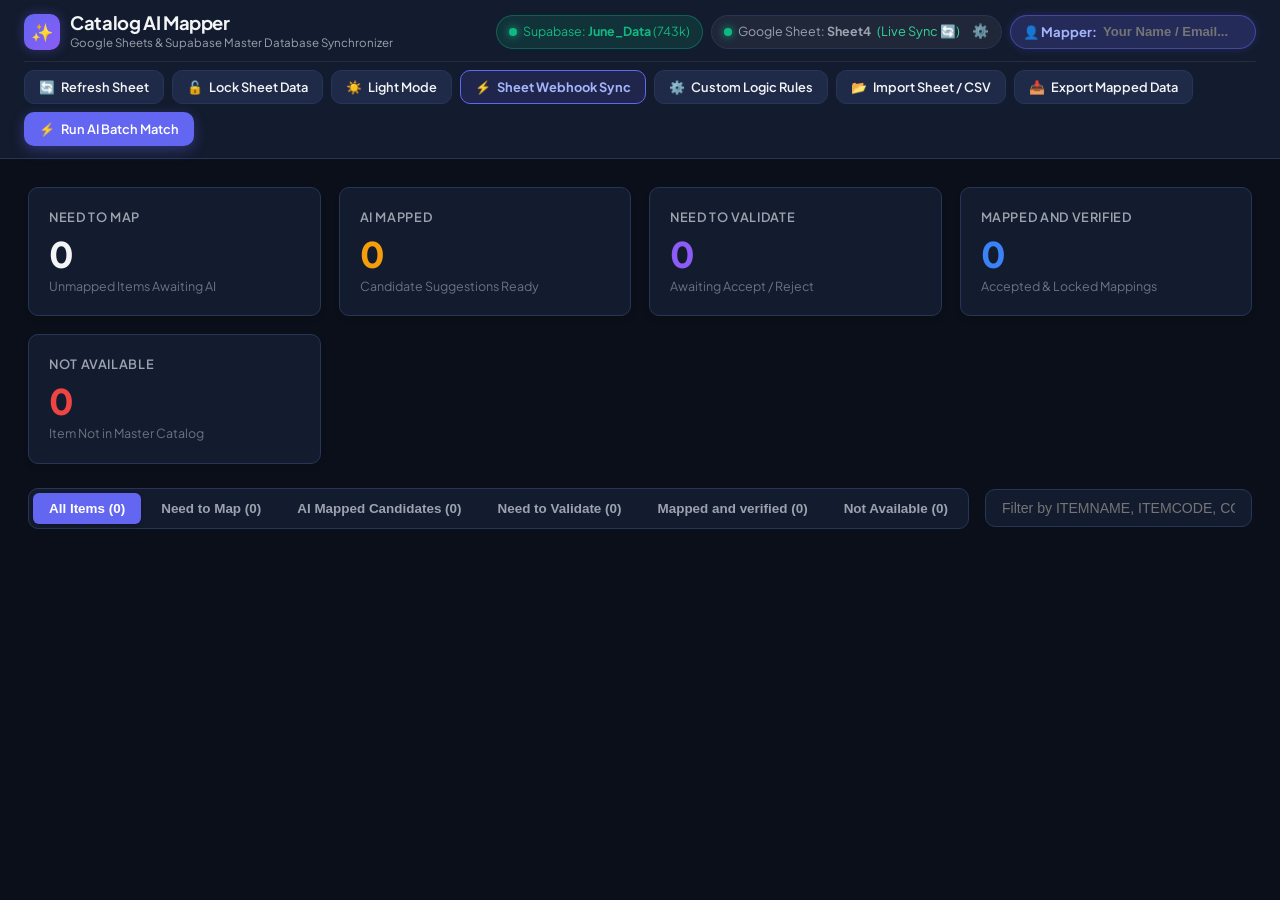
==== index.html @ 89c8fefc "Fix UI render sync and Sheet 5 payload mapping" ====
<!DOCTYPE html>
<html lang="en">
<head>
  <meta charset="UTF-8">
  <meta name="viewport" content="width=device-width, initial-scale=1.0">
  <title>Supplier Catalog AI Mapper & Verification System</title>
  <link rel="preconnect" href="https://fonts.googleapis.com">
  <link rel="preconnect" href="https://fonts.gstatic.com" crossorigin>
  <link href="https://fonts.googleapis.com/css2?family=Plus+Jakarta+Sans:wght@400;500;600;700;800&family=JetBrains+Mono:wght@400;600&display=swap" rel="stylesheet">
  <link rel="stylesheet" href="styles.css">
  <script>
    function openModal(id) {
      var el = document.getElementById(id);
      if (el) {
        el.classList.remove('hidden');
        el.style.display = 'flex';
      }
    }
    function closeModal(id) {
      var el = document.getElementById(id);
      if (el) {
        el.classList.add('hidden');
        el.style.display = 'none';
      }
    }
    function openExportModal() {
      if (window.updateExportSummary) window.updateExportSummary();
      openModal('export-modal');
    }
    function updateMapperName(val) {
      if (window.state) window.state.mapperName = val.trim();
      localStorage.setItem('catalog_mapper_name', val.trim());
    }
    function forceFetchLiveGoogleSheet() {
      if (window.state) {
        window.state.isSheetLocked = false;
        localStorage.setItem('catalog_sheet_locked', 'false');
        if (window.updateLockUI) window.updateLockUI();
      }
      localStorage.removeItem('catalog_saved_items');
      if (window.autoFetchGoogleSheetData) {
        window.autoFetchGoogleSheetData(false);
      }
    }
    function openGoogleSheetLink(e) {
      if (e && e.stopPropagation) e.stopPropagation();
      var url = (window.state && window.state.sheetUrl) ? window.state.sheetUrl : 'https://docs.google.com/spreadsheets/d/1a3eRoJcizuyVdp24bIlHpB_dRApmyJzqgOc_twzXCP8/edit#gid=691679338';
      window.open(url, '_blank');
    }
    function selectFilterTab(filterKey) {
      if (window.state) window.state.currentFilter = filterKey;
      document.querySelectorAll('.tab-btn').forEach(function(btn) {
        if (btn.getAttribute('data-filter') === filterKey) {
          btn.classList.add('active');
        } else {
          btn.classList.remove('active');
        }
      });
      if (window.renderTable) window.renderTable();
    }
    function pasteWebhookFromClipboard() {
      if (navigator.clipboard && navigator.clipboard.readText) {
        navigator.clipboard.readText().then(function(text) {
          var input = document.getElementById('webhook-url-input');
          if (input && text) {
            input.value = text.trim();
            if (window.state) window.state.webhookUrl = text.trim();
            localStorage.setItem('catalog_webhook_url', text.trim());
          }
        });
      }
    }
    function openSheetConfigModal() {
      var urlInput = document.getElementById('sheet-url-config-input');
      var url5Input = document.getElementById('sheet5-url-config-input');
      var nameInput = document.getElementById('sheet-name-config-input');
      if (urlInput && window.state) urlInput.value = window.state.sheetUrl || 'https://docs.google.com/spreadsheets/d/1a3eRoJcizuyVdp24bIlHpB_dRApmyJzqgOc_twzXCP8/edit?gid=691679338#gid=691679338';
      if (url5Input && window.state) url5Input.value = window.state.sheet5Url || '';
      if (nameInput && window.state) nameInput.value = window.state.sheetName || 'Sheet4';
      openModal('sheet-config-modal');
    }
    function openWebhookModal() {
      var modal = document.getElementById('webhook-modal');
      if (modal) {
        modal.classList.remove('hidden');
        modal.style.display = 'flex';
      }
      var input = document.getElementById('webhook-url-input');
      if (input && window.state && window.state.webhookUrl) {
        input.value = window.state.webhookUrl;
      } else if (input && localStorage.getItem('catalog_webhook_url')) {
        input.value = localStorage.getItem('catalog_webhook_url');
      }
    }
    function saveWebhookUrl() {
      var input = document.getElementById('webhook-url-input');
      if (!input) return;
      var url = input.value.trim();
      if (window.state) window.state.webhookUrl = url;
      localStorage.setItem('catalog_webhook_url', url);
      closeModal('webhook-modal');
      alert('⚡ Google Sheet Webhook Sync enabled!\n\nYour UI stage transitions will now sync directly to Sheet4 in real-time.');
    }
    function copyAppsScriptCode() {
      var code = document.getElementById('apps-script-code').value;
      if (navigator.clipboard && navigator.clipboard.writeText) {
        navigator.clipboard.writeText(code).then(function() {
          alert('📋 Google Apps Script code copied to clipboard!\n\nPaste it inside Google Sheets -> Extensions -> Apps Script.');
        });
      } else {
        var textarea = document.getElementById('apps-script-code');
        textarea.select();
        document.execCommand('copy');
        alert('📋 Google Apps Script code copied to clipboard!');
      }
    }
    function toggleTheme() {
      var isLight = document.body.classList.toggle('light-mode');
      localStorage.setItem('catalog_theme', isLight ? 'light' : 'dark');
      var btnText = document.getElementById('theme-toggle-text');
      var btnIcon = document.getElementById('theme-toggle-icon');
      if (btnText && btnIcon) {
        btnText.textContent = isLight ? 'Dark Mode' : 'Light Mode';
        btnIcon.textContent = isLight ? '🌙' : '☀️';
      }
    }

    // Modal Backdrop Close & Escape Key Listener
    document.addEventListener('DOMContentLoaded', function() {
      const savedMapperName = localStorage.getItem('catalog_mapper_name');
      if (savedMapperName) {
        const input = document.getElementById('mapper-name-input');
        if (input) input.value = savedMapperName;
      }

      document.addEventListener('click', function(e) {
        if (e.target.classList && e.target.classList.contains('modal-overlay')) {
          closeModal(e.target.id);
        }
      });
      document.addEventListener('keydown', function(e) {
        if (e.key === 'Escape') {
          document.querySelectorAll('.modal-overlay').forEach(function(m) {
            closeModal(m.id);
          });
        }
      });

      // Restore theme on load
      if (localStorage.getItem('catalog_theme') === 'light') {
        document.body.classList.add('light-mode');
        var btnText = document.getElementById('theme-toggle-text');
        var btnIcon = document.getElementById('theme-toggle-icon');
        if (btnText && btnIcon) {
          btnText.textContent = 'Dark Mode';
          btnIcon.textContent = '🌙';
        }
      }
    });
  </script>
</head>
<body>
  <div id="app">
    <!-- Top Header Navigation -->
    <header class="navbar">
      <div class="navbar-top-row">
        <div class="brand">
          <div class="logo-icon">✨</div>
          <div>
            <h1>Catalog AI Mapper</h1>
            <p class="subtitle">Google Sheets & Supabase Master Database Synchronizer</p>
          </div>
        </div>
        
        <div class="system-status">
          <div class="status-pill connected" title="Connected to Supabase Project rhxrtsjocqizhxqhbzgu">
            <span class="status-dot"></span>
            <span>Supabase: <strong>June_Data</strong> (743k)</span>
          </div>
          <div class="status-pill active" id="sheet-status-pill" style="cursor: pointer;" onclick="forceFetchLiveGoogleSheet()" title="Click to fetch live rows directly from Google Sheet Sheet4">
            <span class="status-dot"></span>
            <span id="sheet-name-text">Google Sheet: <strong id="header-sheet-name">Sheet4</strong> <span id="sheet-lock-badge" style="color: #34d399; font-size: 0.8rem; margin-left: 4px;"></span></span>
            <span style="margin-left: 6px; font-size: 0.85rem; opacity: 0.8;" onclick="event.stopPropagation(); openSheetConfigModal();" title="Configure Google Sheet Link & Name">⚙️</span>
          </div>
          <div class="status-pill active mapper-pill" style="background: rgba(99, 102, 241, 0.22); border-color: rgba(99, 102, 241, 0.5); box-shadow: 0 0 10px rgba(99, 102, 241, 0.2);" title="Enter your Name or Email to tag all your mapping decisions">
            <span style="font-size: 0.82rem; color: #a5b4fc; font-weight: 700;">👤 Mapper:</span>
            <input type="text" id="mapper-name-input" oninput="updateMapperName(this.value)" placeholder="Your Name / Email..." style="background: transparent; border: none; color: #ffffff; font-weight: 700; font-size: 0.82rem; outline: none; width: 140px;">
          </div>
        </div>
      </div>

      <div class="navbar-bottom-row">
        <div class="header-actions">
          <button class="btn btn-secondary" id="btn-refresh-sheet" onclick="forceFetchLiveGoogleSheet()" title="Fetch fresh live rows directly from Google Sheet Sheet4">
            <span class="icon">🔄</span> Refresh Sheet
          </button>
          <button class="btn btn-secondary" id="btn-lock-sheet" onclick="toggleLockSheetData()" title="Lock Sheet Data so page reloads do not wipe state">
            <span id="lock-icon">🔓</span> <span id="lock-text">Lock Sheet</span>
          </button>
          <button class="btn btn-secondary" id="btn-theme-toggle" onclick="toggleTheme()" title="Toggle Light/Dark Theme">
            <span class="icon" id="theme-toggle-icon">☀️</span> <span id="theme-toggle-text">Light Mode</span>
          </button>
          <button class="btn btn-secondary" id="btn-webhook-modal" onclick="openWebhookModal()" style="background: rgba(99, 102, 241, 0.15); border-color: var(--primary); color: #a5b4fc; font-weight: 700;">
            <span class="icon">⚡</span> Webhook Sync
          </button>
          <button class="btn btn-secondary" id="btn-logic-modal" onclick="openModal('logic-modal')">
            <span class="icon">⚙️</span> Custom Logic Rules
          </button>
          <button class="btn btn-secondary" id="btn-import-modal" onclick="openModal('import-modal')">
            <span class="icon">📂</span> Import Sheet / CSV
          </button>
          <button class="btn btn-secondary" id="btn-export-modal" onclick="openExportModal()">
            <span class="icon">📥</span> Export Mapped Data
          </button>
          <button class="btn btn-primary" id="btn-run-ai-match" onclick="startBatchMatchingProcess()">
            <span class="icon">⚡</span> Run AI Batch Match
          </button>
        </div>
      </div>
    </header>

    <!-- Progress Notification Bar -->
    <div id="progress-bar-container" class="progress-bar-container hidden" style="display: none;">
      <div class="progress-info">
        <span id="progress-text">AI Matching in progress against Supabase June_Data (743k products)...</span>
        <span id="progress-percent">0%</span>
      </div>
      <div class="progress-track">
        <div id="progress-fill" class="progress-fill" style="width: 0%;"></div>
      </div>
    </div>

    <!-- Main Container -->
    <main class="main-container">

      <!-- Metrics KPI Dashboard: Total Supplier Items, AI Mapped, Need to Validate, Mapped and verified, Not Available -->
      <section class="kpi-grid">
        <div class="kpi-card" style="cursor: pointer;" onclick="selectFilterTab('NEED_MAP')" title="Click to view Unmapped Supplier Items">
          <div class="kpi-title">Need to Map</div>
          <div class="kpi-value" id="kpi-total">0</div>
          <div class="kpi-subtitle">Unmapped Items Awaiting AI</div>
        </div>
        <div class="kpi-card nearest" style="cursor: pointer;" onclick="selectFilterTab('MAPPED')" title="Click to view AI Mapped Candidates">
          <div class="kpi-title">AI Mapped</div>
          <div class="kpi-value" id="kpi-mapped">0</div>
          <div class="kpi-subtitle">Candidate Suggestions Ready</div>
        </div>
        <div class="kpi-card validate" style="cursor: pointer;" onclick="selectFilterTab('VALIDATE')" title="Click to view Need to Validate">
          <div class="kpi-title">Need to Validate</div>
          <div class="kpi-value" id="kpi-validate">0</div>
          <div class="kpi-subtitle">Awaiting Accept / Reject</div>
        </div>
        <div class="kpi-card verified" style="cursor: pointer;" onclick="selectFilterTab('VERIFIED')" title="Click to view Mapped and Verified">
          <div class="kpi-title">Mapped and verified</div>
          <div class="kpi-value" id="kpi-approved">0</div>
          <div class="kpi-subtitle">Accepted & Locked Mappings</div>
        </div>
        <div class="kpi-card not-avail" style="cursor: pointer;" onclick="selectFilterTab('NOT_AVAILABLE')" title="Click to view Not Available">
          <div class="kpi-title">Not Available</div>
          <div class="kpi-value" id="kpi-not-avail">0</div>
          <div class="kpi-subtitle">Item Not in Master Catalog</div>
        </div>
      </section>

      <!-- Filter & Search Toolbar: 4 Stages -->
      <section class="toolbar">
        <div class="filter-tabs">
          <button class="tab-btn active" data-filter="ALL">All Items (<span id="tab-count-all">0</span>)</button>
          <button class="tab-btn" data-filter="NEED_MAP">Need to Map (<span id="tab-count-pending">0</span>)</button>
          <button class="tab-btn" data-filter="MAPPED">AI Mapped Candidates (<span id="tab-count-mapped">0</span>)</button>
          <button class="tab-btn" data-filter="VALIDATE">Need to Validate (<span id="tab-count-validate">0</span>)</button>
          <button class="tab-btn" data-filter="VERIFIED">Mapped and verified (<span id="tab-count-verified">0</span>)</button>
          <button class="tab-btn" data-filter="NOT_AVAILABLE">Not Available (<span id="tab-count-notavail">0</span>)</button>
        </div>

        <div class="search-box-wrapper">
          <input type="text" id="search-input" class="search-input" placeholder="Filter by ITEMNAME, ITEMCODE, CONTENT, COMPANYNAME, RXP Code...">
        </div>
      </section>

      <!-- Stage-Specific Render Container -->
      <section class="cards-section">
        <div id="mapping-table-body" class="cards-view-container">
          <!-- Stage 1: Supplier Item Header Only -->
          <!-- Stage 2: Supplier Header + 3-4 Candidate Cards with CTA [MAP] -->
          <!-- Stage 3: Side-by-Side 2 Cards (Supplier & Mapped RXP) with CTAs [ACCEPT] & [REJECT] -->
        </div>
      </section>

    </main>

    <!-- Modal 0: Google Sheet Link & Tab Name Configuration Modal -->
    <div id="sheet-config-modal" class="modal-overlay hidden" style="display: none;">
      <div class="modal-card">
        <div class="modal-header">
          <div>
            <h3>🔗 Google Sheet Link & Tab Configuration</h3>
            <p class="modal-subtitle">Connect your Google Sheet URL and Tab Name (Sheet4)</p>
          </div>
          <button class="close-btn" onclick="closeModal('sheet-config-modal')">&times;</button>
        </div>
        <div class="modal-body">
          <div class="form-group">
            <label>Google Sheet Web URL / Link (Sheet4):</label>
            <input type="url" id="sheet-url-config-input" class="form-input large" placeholder="https://docs.google.com/spreadsheets/d/.../edit#gid=691679338">
          </div>
          <div class="form-group">
            <label>Recommendations URL / Link (Sheet5):</label>
            <input type="url" id="sheet5-url-config-input" class="form-input large" placeholder="https://docs.google.com/spreadsheets/d/.../edit#gid=12345678">
            <small style="color:var(--text-muted); display:block; margin-top:4px;">Create a blank tab named "Sheet5", copy its URL here. AI Candidates will be saved here.</small>
          </div>
          <div class="form-group">
            <label>Sheet Tab Name:</label>
            <input type="text" id="sheet-name-config-input" class="form-input" placeholder="Sheet4" value="Sheet4">
          </div>
          <div style="display: flex; gap: 10px; margin-top: 20px;">
            <button class="btn btn-primary" style="flex: 1;" onclick="saveSheetConfigAndFetch()">
              ⚡ Connect & Fetch Sheet Data
            </button>
            <button class="btn btn-success" style="flex: 1;" onclick="toggleLockSheetData(); closeModal('sheet-config-modal');">
              🔒 Lock Current Sheet Data
            </button>
          </div>
        </div>
      </div>
    </div>

    <!-- Modal 1: Import Modal -->
    <div id="import-modal" class="modal-overlay hidden" style="display: none;">
      <div class="modal-card wide">
        <div class="modal-header">
          <div>
            <h3>Import Supplier Catalog Data</h3>
            <p class="modal-subtitle">Load rows directly from Google Sheet Sheet4 or upload CSV</p>
          </div>
          <button class="close-btn" id="close-import-modal" onclick="closeModal('import-modal')">&times;</button>
        </div>
        
        <div class="modal-body">
          <div class="import-options-tabs">
            <button class="import-tab-btn active" data-import-tab="paste">📋 Paste Google Sheet Data</button>
            <button class="import-tab-btn" data-import-tab="sample">⚡ Sample Supplier Items</button>
            <button class="import-tab-btn" data-import-tab="csv">📄 Upload CSV File</button>
          </div>

          <!-- Tab 1: Paste Sheet Rows -->
          <div id="import-tab-paste" class="import-tab-content active">
            <p style="font-size: 0.88rem; color: var(--text-muted); margin-bottom: 10px;">
              Copy your columns directly from Google Sheet Sheet4 and paste them below:
            </p>
            <textarea id="paste-sheet-input" class="form-input" style="height: 180px; font-family: monospace; font-size: 0.8rem;" placeholder="Paste copied Google Sheet rows here (ITEMCODE, ITEMNAME, PACKING, CONTENT, COMPANYNAME, SALERATE, MRP, RXP Code, RXP Name, RXP Pack Size, Status)..."></textarea>
            <button class="btn btn-primary btn-block" id="btn-parse-pasted-sheet" style="margin-top: 14px;">
              ⚡ Parse Pasted Google Sheet Data
            </button>
          </div>

          <!-- Tab 2: Sample Data -->
          <div id="import-tab-sample" class="import-tab-content">
            <div class="sample-preview-box">
              <strong>Sample Supplier Catalog Items (7 Products)</strong>
              <ul>
                <li>A RET 0.025 GEL (TRETINOIN) - INVIDA INDIA PVT LIMITED</li>
                <li>OLESOFT MAX LOTION (LIQUID PARAFFIN) - ALKEM DERMACARE</li>
                <li>HEXILAK GEL (ALLANTOIN+EXTRACTUM CEPAE) - INVIDA INDIA</li>
                <li>HYDE CREAM (HYDROQUINONE) - INVIDA INDIA PVT LIMITED</li>
                <li>PODOWART PAINT (ALOEVERA+BENZOIC ACID) - INVIDA INDIA</li>
              </ul>
            </div>
            <button class="btn btn-primary btn-block" id="btn-load-sample">
              ⚡ Load Sample Catalog Data
            </button>
          </div>

          <!-- Tab 3: CSV File -->
          <div id="import-tab-csv" class="import-tab-content">
            <div class="drop-zone" id="drop-zone">
              <div class="drop-icon">📁</div>
              <p>Drag & Drop your Supplier CSV file here, or click to browse</p>
              <input type="file" id="csv-file-input" accept=".csv,.tsv,.txt" style="display: none;">
              <button class="btn btn-secondary" onclick="document.getElementById('csv-file-input').click()" style="margin-top: 14px;">Choose CSV File</button>
            </div>
          </div>

        </div>
      </div>
    </div>

    <!-- Modal 2: Custom Logic Rules Modal -->
    <div id="logic-modal" class="modal-overlay hidden" style="display: none;">
      <div class="modal-card">
        <div class="modal-header">
          <div>
            <h3>Custom Logic Rules</h3>
            <p class="modal-subtitle">Adjust confidence weights & auto-approval thresholds</p>
          </div>
          <button class="close-btn" id="close-logic-modal" onclick="closeModal('logic-modal')">&times;</button>
        </div>
        <div class="modal-body">
          <div class="form-group">
            <label>Product Name Match Weight (45% default)</label>
            <input type="range" min="0" max="100" value="45" class="form-input" id="weight-name">
          </div>
          <div class="form-group">
            <label>Composition / Content Weight (40% default)</label>
            <input type="range" min="0" max="100" value="40" class="form-input" id="weight-content">
          </div>
          <div class="form-group">
            <label>Minimum Confidence Threshold for Auto-Mapping (75%)</label>
            <input type="number" value="75" class="form-input" id="min-confidence-input">
          </div>
          <button class="btn btn-primary btn-block" onclick="closeModal('logic-modal'); alert('Logic rules updated successfully!');">
            Save Logic Configuration
          </button>
        </div>
      </div>
    </div>

    <!-- Modal 3: Google Sheet Webhook Sync Modal -->
    <div id="webhook-modal" class="modal-overlay hidden" style="display: none;">
      <div class="modal-card wide">
        <div class="modal-header">
          <div>
            <h3>⚡ Real-Time Google Sheet Webhook Sync</h3>
            <p class="modal-subtitle">Connect UI stage transitions directly to Google Sheet Sheet4</p>
          </div>
          <button class="close-btn" id="close-webhook-modal" onclick="closeModal('webhook-modal')">&times;</button>
        </div>
        <div class="modal-body">
          <div class="form-group">
            <label style="font-weight: 700; color: var(--primary);">Google Apps Script Webhook URL:</label>
            <div style="display: flex; gap: 8px; margin-top: 6px;">
              <input type="url" id="webhook-url-input" class="form-input large" style="flex: 1; user-select: text;" placeholder="https://script.google.com/macros/s/.../exec">
              <button class="btn btn-secondary btn-sm" onclick="pasteWebhookFromClipboard()">📋 Paste URL</button>
            </div>
            <p class="help-text" style="margin-top: 6px;">
              Paste your deployed Apps Script Webhook URL above. Every stage transition (<strong>MAP</strong>, <strong>ACCEPT</strong>, <strong>REJECT</strong>) will sync directly to Google Sheet Sheet4 in real-time!
            </p>
          </div>

          <div style="background: var(--bg-dark); padding: 16px; border-radius: var(--radius-md); border: 1px solid var(--border-color); margin-bottom: 20px;">
            <div style="display: flex; justify-content: space-between; align-items: center; margin-bottom: 10px;">
              <strong style="font-size: 0.9rem; color: var(--text-main);">Google Apps Script Code for Sheet4 (Extensions -> Apps Script):</strong>
              <button class="btn btn-secondary btn-sm" id="btn-copy-script-code">📋 Copy Code</button>
            </div>
            <textarea id="apps-script-code" class="form-input" style="height: 220px; font-family: monospace; font-size: 0.78rem;" readonly>
function doPost(e) {
  try {
    var ss = SpreadsheetApp.getActiveSpreadsheet();
    var sheet4 = ss.getSheetByName("Sheet4") || ss.getSheets()[0];
    var sheet5 = ss.getSheetByName("Sheet5");
    
    // Create Sheet5 if it doesn't exist
    if (!sheet5) {
      sheet5 = ss.insertSheet("Sheet5");
    }
    if (sheet5.getLastRow() === 0) {
      sheet5.getRange(1, 1, 1, 14).setValues([["ITEMCODE", "Supplier Name", "Cand1 Code", "Cand1 Name", "Cand1 Pack", "Cand1 Content", "Cand2 Code", "Cand2 Name", "Cand2 Pack", "Cand2 Content", "Cand3 Code", "Cand3 Name", "Cand3 Pack", "Cand3 Content"]]);
      sheet5.getRange(1, 1, 1, 14).setFontWeight("bold");
    }

    var data = JSON.parse(e.postData.contents);
    var rows = Array.isArray(data) ? data : [data];
    if (rows.length === 0) return ContentService.createTextOutput(JSON.stringify({status: "ok"})).setMimeType(ContentService.MimeType.JSON);
    
    var lastRow4 = sheet4.getLastRow();
    
    // Default columns for Sheet4
    var rxpCodeCol = 8; // H
    var rxpNameCol = 9; // I
    var rxpPackCol = 10; // J
    var statusCol = 11; // K
    
    var headers4 = lastRow4 >= 1 ? sheet4.getRange(1, 1, 1, sheet4.getLastColumn()).getValues()[0] : [];
    for (var h = 0; h < headers4.length; h++) {
      var hText = String(headers4[h]).trim().toUpperCase();
      if (hText === 'RXP CODE') rxpCodeCol = h + 1;
      if (hText === 'RXP NAME') rxpNameCol = h + 1;
      if (hText === 'RXP PACK SIZE' || hText === 'RXP PACK') rxpPackCol = h + 1;
      if (hText === 'STATUS') statusCol = h + 1;
    }

    var itemCodes4 = lastRow4 > 1 ? sheet4.getRange(2, 1, lastRow4 - 1, 1).getValues() : [];
    
    // For Sheet5, map existing items to their rows
    var lastRow5 = sheet5.getLastRow();
    var itemCodes5 = lastRow5 > 1 ? sheet5.getRange(2, 1, lastRow5 - 1, 1).getValues() : [];
    var sheet5Map = {};
    for (var k = 0; k < itemCodes5.length; k++) {
      sheet5Map[String(itemCodes5[k][0]).trim()] = k + 2;
    }
    
    rows.forEach(function(row) {
      // 1. Update Sheet4
      for (var i = 0; i < itemCodes4.length; i++) {
        if (String(itemCodes4[i][0]).trim() === String(row.ITEMCODE).trim()) {
          var targetRow4 = i + 2;
          sheet4.getRange(targetRow4, rxpCodeCol).setValue(row['RXP Code'] || '');
          sheet4.getRange(targetRow4, rxpNameCol).setValue(row['RXP Name'] || '');
          sheet4.getRange(targetRow4, rxpPackCol).setValue(row['RXP Pack Size'] || '');
          sheet4.getRange(targetRow4, statusCol).setValue(row.Status || 'Need to Map');
          if (row.MapperName !== undefined) sheet4.getRange(targetRow4, 12).setValue(row.MapperName || '');
          break;
        }
      }
      
      // 2. Update Sheet5 if candidates exist
      if (row.candidates && row.candidates.length > 0) {
        var c1 = row.candidates[0] || {};
        var c2 = row.candidates[1] || {};
        var c3 = row.candidates[2] || {};
        
        var rowData5 = [
          row.ITEMCODE || '',
          row.ITEMNAME || '',
          c1.master_product_id || '', c1.master_product_name || '', c1.master_packaging || '', c1.master_composition || '',
          c2.master_product_id || '', c2.master_product_name || '', c2.master_packaging || '', c2.master_composition || '',
          c3.master_product_id || '', c3.master_product_name || '', c3.master_packaging || '', c3.master_composition || ''
        ];
        
        var targetRow5 = sheet5Map[String(row.ITEMCODE).trim()];
        if (targetRow5) {
          sheet5.getRange(targetRow5, 1, 1, 14).setValues([rowData5]);
        } else {
          sheet5.appendRow(rowData5);
          sheet5Map[String(row.ITEMCODE).trim()] = sheet5.getLastRow();
        }
      }
    });
    
    return ContentService.createTextOutput(JSON.stringify({status: "success", updated: rows.length})).setMimeType(ContentService.MimeType.JSON);
    
  } catch(err) {
    return ContentService.createTextOutput(JSON.stringify({error: err.toString()})).setMimeType(ContentService.MimeType.JSON);
  }
}<!DOCTYPE html>
<html lang="en">
<head>
  <meta charset="UTF-8">
  <meta name="viewport" content="width=device-width, initial-scale=1.0">
  <title>Supplier Catalog AI Mapper & Verification System</title>
  <link rel="preconnect" href="https://fonts.googleapis.com">
  <link rel="preconnect" href="https://fonts.gstatic.com" crossorigin>
  <link href="https://fonts.googleapis.com/css2?family=Plus+Jakarta+Sans:wght@400;500;600;700;800&family=JetBrains+Mono:wght@400;600&display=swap" rel="stylesheet">
  <link rel="stylesheet" href="styles.css">
  <script>
    function openModal(id) {
      var el = document.getElementById(id);
      if (el) {
        el.classList.remove('hidden');
        el.style.display = 'flex';
      }
    }
    function closeModal(id) {
      var el = document.getElementById(id);
      if (el) {
        el.classList.add('hidden');
        el.style.display = 'none';
      }
    }
    function openExportModal() {
      if (window.updateExportSummary) window.updateExportSummary();
      openModal('export-modal');
    }
    function updateMapperName(val) {
      if (window.state) window.state.mapperName = val.trim();
      localStorage.setItem('catalog_mapper_name', val.trim());
    }
    function forceFetchLiveGoogleSheet() {
      if (window.state) {
        window.state.isSheetLocked = false;
        localStorage.setItem('catalog_sheet_locked', 'false');
        if (window.updateLockUI) window.updateLockUI();
      }
      localStorage.removeItem('catalog_saved_items');
      if (window.autoFetchGoogleSheetData) {
        window.autoFetchGoogleSheetData(false);
      }
    }
    function openGoogleSheetLink(e) {
      if (e && e.stopPropagation) e.stopPropagation();
      var url = (window.state && window.state.sheetUrl) ? window.state.sheetUrl : 'https://docs.google.com/spreadsheets/d/1a3eRoJcizuyVdp24bIlHpB_dRApmyJzqgOc_twzXCP8/edit#gid=691679338';
      window.open(url, '_blank');
    }
    function selectFilterTab(filterKey) {
      if (window.state) window.state.currentFilter = filterKey;
      document.querySelectorAll('.tab-btn').forEach(function(btn) {
        if (btn.getAttribute('data-filter') === filterKey) {
          btn.classList.add('active');
        } else {
          btn.classList.remove('active');
        }
      });
      if (window.renderTable) window.renderTable();
    }
    function pasteWebhookFromClipboard() {
      if (navigator.clipboard && navigator.clipboard.readText) {
        navigator.clipboard.readText().then(function(text) {
          var input = document.getElementById('webhook-url-input');
          if (input && text) {
            input.value = text.trim();
            if (window.state) window.state.webhookUrl = text.trim();
            localStorage.setItem('catalog_webhook_url', text.trim());
          }
        });
      }
    }
    function openSheetConfigModal() {
      var urlInput = document.getElementById('sheet-url-config-input');
      var url5Input = document.getElementById('sheet5-url-config-input');
      var nameInput = document.getElementById('sheet-name-config-input');
      if (urlInput && window.state) urlInput.value = window.state.sheetUrl || 'https://docs.google.com/spreadsheets/d/1a3eRoJcizuyVdp24bIlHpB_dRApmyJzqgOc_twzXCP8/edit?gid=691679338#gid=691679338';
      if (url5Input && window.state) url5Input.value = window.state.sheet5Url || '';
      if (nameInput && window.state) nameInput.value = window.state.sheetName || 'Sheet4';
      openModal('sheet-config-modal');
    }
    function openWebhookModal() {
      var modal = document.getElementById('webhook-modal');
      if (modal) {
        modal.classList.remove('hidden');
        modal.style.display = 'flex';
      }
      var input = document.getElementById('webhook-url-input');
      if (input && window.state && window.state.webhookUrl) {
        input.value = window.state.webhookUrl;
      } else if (input && localStorage.getItem('catalog_webhook_url')) {
        input.value = localStorage.getItem('catalog_webhook_url');
      }
    }
    function saveWebhookUrl() {
      var input = document.getElementById('webhook-url-input');
      if (!input) return;
      var url = input.value.trim();
      if (window.state) window.state.webhookUrl = url;
      localStorage.setItem('catalog_webhook_url', url);
      closeModal('webhook-modal');
      alert('⚡ Google Sheet Webhook Sync enabled!\n\nYour UI stage transitions will now sync directly to Sheet4 in real-time.');
    }
    function copyAppsScriptCode() {
      var code = document.getElementById('apps-script-code').value;
      if (navigator.clipboard && navigator.clipboard.writeText) {
        navigator.clipboard.writeText(code).then(function() {
          alert('📋 Google Apps Script code copied to clipboard!\n\nPaste it inside Google Sheets -> Extensions -> Apps Script.');
        });
      } else {
        var textarea = document.getElementById('apps-script-code');
        textarea.select();
        document.execCommand('copy');
        alert('📋 Google Apps Script code copied to clipboard!');
      }
    }
    function toggleTheme() {
      var isLight = document.body.classList.toggle('light-mode');
      localStorage.setItem('catalog_theme', isLight ? 'light' : 'dark');
      var btnText = document.getElementById('theme-toggle-text');
      var btnIcon = document.getElementById('theme-toggle-icon');
      if (btnText && btnIcon) {
        btnText.textContent = isLight ? 'Dark Mode' : 'Light Mode';
        btnIcon.textContent = isLight ? '🌙' : '☀️';
      }
    }

    // Modal Backdrop Close & Escape Key Listener
    document.addEventListener('DOMContentLoaded', function() {
      const savedMapperName = localStorage.getItem('catalog_mapper_name');
      if (savedMapperName) {
        const input = document.getElementById('mapper-name-input');
        if (input) input.value = savedMapperName;
      }

      document.addEventListener('click', function(e) {
        if (e.target.classList && e.target.classList.contains('modal-overlay')) {
          closeModal(e.target.id);
        }
      });
      document.addEventListener('keydown', function(e) {
        if (e.key === 'Escape') {
          document.querySelectorAll('.modal-overlay').forEach(function(m) {
            closeModal(m.id);
          });
        }
      });

      // Restore theme on load
      if (localStorage.getItem('catalog_theme') === 'light') {
        document.body.classList.add('light-mode');
        var btnText = document.getElementById('theme-toggle-text');
        var btnIcon = document.getElementById('theme-toggle-icon');
        if (btnText && btnIcon) {
          btnText.textContent = 'Dark Mode';
          btnIcon.textContent = '🌙';
        }
      }
    });
  </script>
</head>
<body>
  <div id="app">
    <!-- Top Header Navigation -->
    <header class="navbar">
      <div class="navbar-top-row">
        <div class="brand">
          <div class="logo-icon">✨</div>
          <div>
            <h1>Catalog AI Mapper</h1>
            <p class="subtitle">Google Sheets & Supabase Master Database Synchronizer</p>
          </div>
        </div>
        
        <div class="system-status">
          <div class="status-pill connected" title="Connected to Supabase Project rhxrtsjocqizhxqhbzgu">
            <span class="status-dot"></span>
            <span>Supabase: <strong>June_Data</strong> (743k)</span>
          </div>
          <div class="status-pill active" id="sheet-status-pill" style="cursor: pointer;" onclick="forceFetchLiveGoogleSheet()" title="Click to fetch live rows directly from Google Sheet Sheet4">
            <span class="status-dot"></span>
            <span id="sheet-name-text">Google Sheet: <strong id="header-sheet-name">Sheet4</strong> <span id="sheet-lock-badge" style="color: #34d399; font-size: 0.8rem; margin-left: 4px;"></span></span>
            <span style="margin-left: 6px; font-size: 0.85rem; opacity: 0.8;" onclick="event.stopPropagation(); openSheetConfigModal();" title="Configure Google Sheet Link & Name">⚙️</span>
          </div>
          <div class="status-pill active mapper-pill" style="background: rgba(99, 102, 241, 0.22); border-color: rgba(99, 102, 241, 0.5); box-shadow: 0 0 10px rgba(99, 102, 241, 0.2);" title="Enter your Name or Email to tag all your mapping decisions">
            <span style="font-size: 0.82rem; color: #a5b4fc; font-weight: 700;">👤 Mapper:</span>
            <input type="text" id="mapper-name-input" oninput="updateMapperName(this.value)" placeholder="Your Name / Email..." style="background: transparent; border: none; color: #ffffff; font-weight: 700; font-size: 0.82rem; outline: none; width: 140px;">
          </div>
        </div>
      </div>

      <div class="navbar-bottom-row">
        <div class="header-actions">
          <button class="btn btn-secondary" id="btn-refresh-sheet" onclick="forceFetchLiveGoogleSheet()" title="Fetch fresh live rows directly from Google Sheet Sheet4">
            <span class="icon">🔄</span> Refresh Sheet
          </button>
          <button class="btn btn-secondary" id="btn-lock-sheet" onclick="toggleLockSheetData()" title="Lock Sheet Data so page reloads do not wipe state">
            <span id="lock-icon">🔓</span> <span id="lock-text">Lock Sheet</span>
          </button>
          <button class="btn btn-secondary" id="btn-theme-toggle" onclick="toggleTheme()" title="Toggle Light/Dark Theme">
            <span class="icon" id="theme-toggle-icon">☀️</span> <span id="theme-toggle-text">Light Mode</span>
          </button>
          <button class="btn btn-secondary" id="btn-webhook-modal" onclick="openWebhookModal()" style="background: rgba(99, 102, 241, 0.15); border-color: var(--primary); color: #a5b4fc; font-weight: 700;">
            <span class="icon">⚡</span> Webhook Sync
          </button>
          <button class="btn btn-secondary" id="btn-logic-modal" onclick="openModal('logic-modal')">
            <span class="icon">⚙️</span> Custom Logic Rules
          </button>
          <button class="btn btn-secondary" id="btn-import-modal" onclick="openModal('import-modal')">
            <span class="icon">📂</span> Import Sheet / CSV
          </button>
          <button class="btn btn-secondary" id="btn-export-modal" onclick="openExportModal()">
            <span class="icon">📥</span> Export Mapped Data
          </button>
          <button class="btn btn-primary" id="btn-run-ai-match" onclick="startBatchMatchingProcess()">
            <span class="icon">⚡</span> Run AI Batch Match
          </button>
        </div>
      </div>
    </header>

    <!-- Progress Notification Bar -->
    <div id="progress-bar-container" class="progress-bar-container hidden" style="display: none;">
      <div class="progress-info">
        <span id="progress-text">AI Matching in progress against Supabase June_Data (743k products)...</span>
        <span id="progress-percent">0%</span>
      </div>
      <div class="progress-track">
        <div id="progress-fill" class="progress-fill" style="width: 0%;"></div>
      </div>
    </div>

    <!-- Main Container -->
    <main class="main-container">

      <!-- Metrics KPI Dashboard: Total Supplier Items, AI Mapped, Need to Validate, Mapped and verified, Not Available -->
      <section class="kpi-grid">
        <div class="kpi-card" style="cursor: pointer;" onclick="selectFilterTab('NEED_MAP')" title="Click to view Unmapped Supplier Items">
          <div class="kpi-title">Need to Map</div>
          <div class="kpi-value" id="kpi-total">0</div>
          <div class="kpi-subtitle">Unmapped Items Awaiting AI</div>
        </div>
        <div class="kpi-card nearest" style="cursor: pointer;" onclick="selectFilterTab('MAPPED')" title="Click to view AI Mapped Candidates">
          <div class="kpi-title">AI Mapped</div>
          <div class="kpi-value" id="kpi-mapped">0</div>
          <div class="kpi-subtitle">Candidate Suggestions Ready</div>
        </div>
        <div class="kpi-card validate" style="cursor: pointer;" onclick="selectFilterTab('VALIDATE')" title="Click to view Need to Validate">
          <div class="kpi-title">Need to Validate</div>
          <div class="kpi-value" id="kpi-validate">0</div>
          <div class="kpi-subtitle">Awaiting Accept / Reject</div>
        </div>
        <div class="kpi-card verified" style="cursor: pointer;" onclick="selectFilterTab('VERIFIED')" title="Click to view Mapped and Verified">
          <div class="kpi-title">Mapped and verified</div>
          <div class="kpi-value" id="kpi-approved">0</div>
          <div class="kpi-subtitle">Accepted & Locked Mappings</div>
        </div>
        <div class="kpi-card not-avail" style="cursor: pointer;" onclick="selectFilterTab('NOT_AVAILABLE')" title="Click to view Not Available">
          <div class="kpi-title">Not Available</div>
          <div class="kpi-value" id="kpi-not-avail">0</div>
          <div class="kpi-subtitle">Item Not in Master Catalog</div>
        </div>
      </section>

      <!-- Filter & Search Toolbar: 4 Stages -->
      <section class="toolbar">
        <div class="filter-tabs">
          <button class="tab-btn active" data-filter="ALL">All Items (<span id="tab-count-all">0</span>)</button>
          <button class="tab-btn" data-filter="NEED_MAP">Need to Map (<span id="tab-count-pending">0</span>)</button>
          <button class="tab-btn" data-filter="MAPPED">AI Mapped Candidates (<span id="tab-count-mapped">0</span>)</button>
          <button class="tab-btn" data-filter="VALIDATE">Need to Validate (<span id="tab-count-validate">0</span>)</button>
          <button class="tab-btn" data-filter="VERIFIED">Mapped and verified (<span id="tab-count-verified">0</span>)</button>
          <button class="tab-btn" data-filter="NOT_AVAILABLE">Not Available (<span id="tab-count-notavail">0</span>)</button>
        </div>

        <div class="search-box-wrapper">
          <input type="text" id="search-input" class="search-input" placeholder="Filter by ITEMNAME, ITEMCODE, CONTENT, COMPANYNAME, RXP Code...">
        </div>
      </section>

      <!-- Stage-Specific Render Container -->
      <section class="cards-section">
        <div id="mapping-table-body" class="cards-view-container">
          <!-- Stage 1: Supplier Item Header Only -->
          <!-- Stage 2: Supplier Header + 3-4 Candidate Cards with CTA [MAP] -->
          <!-- Stage 3: Side-by-Side 2 Cards (Supplier & Mapped RXP) with CTAs [ACCEPT] & [REJECT] -->
        </div>
      </section>

    </main>

    <!-- Modal 0: Google Sheet Link & Tab Name Configuration Modal -->
    <div id="sheet-config-modal" class="modal-overlay hidden" style="display: none;">
      <div class="modal-card">
        <div class="modal-header">
          <div>
            <h3>🔗 Google Sheet Link & Tab Configuration</h3>
            <p class="modal-subtitle">Connect your Google Sheet URL and Tab Name (Sheet4)</p>
          </div>
          <button class="close-btn" onclick="closeModal('sheet-config-modal')">&times;</button>
        </div>
        <div class="modal-body">
          <div class="form-group">
            <label>Google Sheet Web URL / Link (Sheet4):</label>
            <input type="url" id="sheet-url-config-input" class="form-input large" placeholder="https://docs.google.com/spreadsheets/d/.../edit#gid=691679338">
          </div>
          <div class="form-group">
            <label>Recommendations URL / Link (Sheet5):</label>
            <input type="url" id="sheet5-url-config-input" class="form-input large" placeholder="https://docs.google.com/spreadsheets/d/.../edit#gid=12345678">
            <small style="color:var(--text-muted); display:block; margin-top:4px;">Create a blank tab named "Sheet5", copy its URL here. AI Candidates will be saved here.</small>
          </div>
          <div class="form-group">
            <label>Sheet Tab Name:</label>
            <input type="text" id="sheet-name-config-input" class="form-input" placeholder="Sheet4" value="Sheet4">
          </div>
          <div style="display: flex; gap: 10px; margin-top: 20px;">
            <button class="btn btn-primary" style="flex: 1;" onclick="saveSheetConfigAndFetch()">
              ⚡ Connect & Fetch Sheet Data
            </button>
            <button class="btn btn-success" style="flex: 1;" onclick="toggleLockSheetData(); closeModal('sheet-config-modal');">
              🔒 Lock Current Sheet Data
            </button>
          </div>
        </div>
      </div>
    </div>

    <!-- Modal 1: Import Modal -->
    <div id="import-modal" class="modal-overlay hidden" style="display: none;">
      <div class="modal-card wide">
        <div class="modal-header">
          <div>
            <h3>Import Supplier Catalog Data</h3>
            <p class="modal-subtitle">Load rows directly from Google Sheet Sheet4 or upload CSV</p>
          </div>
          <button class="close-btn" id="close-import-modal" onclick="closeModal('import-modal')">&times;</button>
        </div>
        
        <div class="modal-body">
          <div class="import-options-tabs">
            <button class="import-tab-btn active" data-import-tab="paste">📋 Paste Google Sheet Data</button>
            <button class="import-tab-btn" data-import-tab="sample">⚡ Sample Supplier Items</button>
            <button class="import-tab-btn" data-import-tab="csv">📄 Upload CSV File</button>
          </div>

          <!-- Tab 1: Paste Sheet Rows -->
          <div id="import-tab-paste" class="import-tab-content active">
            <p style="font-size: 0.88rem; color: var(--text-muted); margin-bottom: 10px;">
              Copy your columns directly from Google Sheet Sheet4 and paste them below:
            </p>
            <textarea id="paste-sheet-input" class="form-input" style="height: 180px; font-family: monospace; font-size: 0.8rem;" placeholder="Paste copied Google Sheet rows here (ITEMCODE, ITEMNAME, PACKING, CONTENT, COMPANYNAME, SALERATE, MRP, RXP Code, RXP Name, RXP Pack Size, Status)..."></textarea>
            <button class="btn btn-primary btn-block" id="btn-parse-pasted-sheet" style="margin-top: 14px;">
              ⚡ Parse Pasted Google Sheet Data
            </button>
          </div>

          <!-- Tab 2: Sample Data -->
          <div id="import-tab-sample" class="import-tab-content">
            <div class="sample-preview-box">
              <strong>Sample Supplier Catalog Items (7 Products)</strong>
              <ul>
                <li>A RET 0.025 GEL (TRETINOIN) - INVIDA INDIA PVT LIMITED</li>
                <li>OLESOFT MAX LOTION (LIQUID PARAFFIN) - ALKEM DERMACARE</li>
                <li>HEXILAK GEL (ALLANTOIN+EXTRACTUM CEPAE) - INVIDA INDIA</li>
                <li>HYDE CREAM (HYDROQUINONE) - INVIDA INDIA PVT LIMITED</li>
                <li>PODOWART PAINT (ALOEVERA+BENZOIC ACID) - INVIDA INDIA</li>
              </ul>
            </div>
            <button class="btn btn-primary btn-block" id="btn-load-sample">
              ⚡ Load Sample Catalog Data
            </button>
          </div>

          <!-- Tab 3: CSV File -->
          <div id="import-tab-csv" class="import-tab-content">
            <div class="drop-zone" id="drop-zone">
              <div class="drop-icon">📁</div>
              <p>Drag & Drop your Supplier CSV file here, or click to browse</p>
              <input type="file" id="csv-file-input" accept=".csv,.tsv,.txt" style="display: none;">
              <button class="btn btn-secondary" onclick="document.getElementById('csv-file-input').click()" style="margin-top: 14px;">Choose CSV File</button>
            </div>
          </div>

        </div>
      </div>
    </div>

    <!-- Modal 2: Custom Logic Rules Modal -->
    <div id="logic-modal" class="modal-overlay hidden" style="display: none;">
      <div class="modal-card">
        <div class="modal-header">
          <div>
            <h3>Custom Logic Rules</h3>
            <p class="modal-subtitle">Adjust confidence weights & auto-approval thresholds</p>
          </div>
          <button class="close-btn" id="close-logic-modal" onclick="closeModal('logic-modal')">&times;</button>
        </div>
        <div class="modal-body">
          <div class="form-group">
            <label>Product Name Match Weight (45% default)</label>
            <input type="range" min="0" max="100" value="45" class="form-input" id="weight-name">
          </div>
          <div class="form-group">
            <label>Composition / Content Weight (40% default)</label>
            <input type="range" min="0" max="100" value="40" class="form-input" id="weight-content">
          </div>
          <div class="form-group">
            <label>Minimum Confidence Threshold for Auto-Mapping (75%)</label>
            <input type="number" value="75" class="form-input" id="min-confidence-input">
          </div>
          <button class="btn btn-primary btn-block" onclick="closeModal('logic-modal'); alert('Logic rules updated successfully!');">
            Save Logic Configuration
          </button>
        </div>
      </div>
    </div>

    <!-- Modal 3: Google Sheet Webhook Sync Modal -->
    <div id="webhook-modal" class="modal-overlay hidden" style="display: none;">
      <div class="modal-card wide">
        <div class="modal-header">
          <div>
            <h3>⚡ Real-Time Google Sheet Webhook Sync</h3>
            <p class="modal-subtitle">Connect UI stage transitions directly to Google Sheet Sheet4</p>
          </div>
          <button class="close-btn" id="close-webhook-modal" onclick="closeModal('webhook-modal')">&times;</button>
        </div>
        <div class="modal-body">
          <div class="form-group">
            <label style="font-weight: 700; color: var(--primary);">Google Apps Script Webhook URL:</label>
            <div style="display: flex; gap: 8px; margin-top: 6px;">
              <input type="url" id="webhook-url-input" class="form-input large" style="flex: 1; user-select: text;" placeholder="https://script.google.com/macros/s/.../exec">
              <button class="btn btn-secondary btn-sm" onclick="pasteWebhookFromClipboard()">📋 Paste URL</button>
            </div>
            <p class="help-text" style="margin-top: 6px;">
              Paste your deployed Apps Script Webhook URL above. Every stage transition (<strong>MAP</strong>, <strong>ACCEPT</strong>, <strong>REJECT</strong>) will sync directly to Google Sheet Sheet4 in real-time!
            </p>
          </div>

          <div style="background: var(--bg-dark); padding: 16px; border-radius: var(--radius-md); border: 1px solid var(--border-color); margin-bottom: 20px;">
            <div style="display: flex; justify-content: space-between; align-items: center; margin-bottom: 10px;">
              <strong style="font-size: 0.9rem; color: var(--text-main);">Google Apps Script Code for Sheet4 (Extensions -> Apps Script):</strong>
              <button class="btn btn-secondary btn-sm" id="btn-copy-script-code">📋 Copy Code</button>
            </div>
            <textarea id="apps-script-code" class="form-input" style="height: 220px; font-family: monospace; font-size: 0.78rem;" readonly>
function doPost(e) {
  try {
    var sheetName = "Sheet4";
    var sheet = SpreadsheetApp.getActiveSpreadsheet().getSheetByName(sheetName);
    if (!sheet) sheet = SpreadsheetApp.getActiveSpreadsheet().getSheets()[0];
    
    var data = JSON.parse(e.postData.contents);
    var rows = Array.isArray(data) ? data : [data];
    var lastRow = sheet.getLastRow();
    if (lastRow <= 1) return ContentService.createTextOutput(JSON.stringify({status: "ok"})).setMimeType(ContentService.MimeType.JSON);
    
    // Dynamically detect column indices from Row 1 Headers
    var headers = sheet.getRange(1, 1, 1, sheet.getLastColumn()).getValues()[0];
    var rxpCodeCol = 8; // Default Col H (8)
    var rxpNameCol = 9; // Default Col I (9)
    var rxpPackCol = 10; // Default Col J (10)
    var statusCol = 11; // Default Col K (11)
    
    for (var h = 0; h < headers.length; h++) {
      var hText = String(headers[h]).trim().toUpperCase();
      if (hText === 'RXP CODE') rxpCodeCol = h + 1;
      if (hText === 'RXP NAME') rxpNameCol = h + 1;
      if (hText === 'RXP PACK SIZE' || hText === 'RXP PACK') rxpPackCol = h + 1;
      if (hText === 'STATUS') statusCol = h + 1;
    }

    var itemCodes = sheet.getRange(2, 1, lastRow - 1, 1).getValues();
    rows.forEach(function(row) {
      for (var i = 0; i < itemCodes.length; i++) {
        if (String(itemCodes[i][0]).trim() === String(row.ITEMCODE).trim()) {
          var targetRow = i + 2;
          sheet.getRange(targetRow, rxpCodeCol).setValue(row['RXP Code'] || '');
          sheet.getRange(targetRow, rxpNameCol).setValue(row['RXP Name'] || '');
          sheet.getRange(targetRow, rxpPackCol).setValue(row['RXP Pack Size'] || '');
          sheet.getRange(targetRow, statusCol).setValue(row.Status || 'Need to Map');
          
          if (row.candidatesJSON !== undefined) {
             sheet.getRange(targetRow, 23).setValue(row.candidatesJSON || ''); // W column
          }
          if (row.MapperName !== undefined) {
             sheet.getRange(targetRow, 12).setValue(row.MapperName || ''); // L column
          }
          break;
        }
      }
    });
    return ContentService.createTextOutput(JSON.stringify({status: "success", updated: rows.length})).setMimeType(ContentService.MimeType.JSON);
  } catch(err) {
    return ContentService.createTextOutput(JSON.stringify({error: err.toString()})).setMimeType(ContentService.MimeType.JSON);
  }
}
            </textarea>
          </div>

          <button class="btn btn-primary btn-block" id="btn-save-webhook-url">
            ⚡ Save & Connect Webhook Sync
          </button>
        </div>
      </div>
    </div>

    <!-- Modal 4: Export Modal -->
    <div id="export-modal" class="modal-overlay hidden" style="display: none;">
      <div class="modal-card">
        <div class="modal-header">
          <div>
            <h3>Export Mapped Catalog Data</h3>
            <p class="modal-subtitle">Download clean 11-column CSV or push live to Google Sheet / Supabase</p>
          </div>
          <button class="close-btn" id="close-export-modal" onclick="closeModal('export-modal')">&times;</button>
        </div>
        <div class="modal-body">
          <div id="export-summary-box" style="background: var(--bg-dark); padding: 14px; border-radius: var(--radius-md); border: 1px solid var(--border-color); margin-bottom: 20px;">
            <!-- Rendered via JS -->
          </div>
          
          <div style="display: flex; flex-direction: column; gap: 12px;">
            <button class="btn btn-primary btn-block" id="btn-batch-sync-sheet" style="background: linear-gradient(135deg, #10b981 0%, #059669 100%);">
              ⚡ Batch Sync All to Live Google Sheet Sheet4
            </button>
            <button class="btn btn-secondary btn-block" id="btn-download-csv">
              📄 Download Mapped CSV (11 Columns)
            </button>
            <button class="btn btn-secondary btn-block" id="btn-sync-supabase">
              🗄️ Sync Mappings to Supabase Table
            </button>
          </div>
        </div>
      </div>
    </div>

    <!-- Modal 5: Candidate Drawer Modal -->
    <div id="candidate-modal" class="modal-overlay hidden" style="display: none;">
      <div class="modal-card wide">
        <div class="modal-header">
          <div>
            <h3>Nearest RXP Candidates</h3>
            <p class="modal-subtitle" id="candidate-supplier-item-title">Select closest master product match</p>
          </div>
          <button class="close-btn" id="close-candidate-modal" onclick="closeModal('candidate-modal')">&times;</button>
        </div>
        <div class="modal-body">
          <div id="candidate-list" class="candidate-list">
            <!-- Candidate cards rendered via JS -->
          </div>
        </div>
      </div>
    </div>

    <!-- Modal 6: Live Master Database Search Modal -->
    <div id="search-modal" class="modal-overlay hidden" style="display: none;">
      <div class="modal-card wide">
        <div class="modal-header">
          <div>
            <h3>Search Supabase June_Data (743,963 products)</h3>
            <p class="modal-subtitle" id="search-supplier-item-title">Find exact RXP product in master database</p>
          </div>
          <button class="close-btn" id="close-search-modal" onclick="closeModal('search-modal')">&times;</button>
        </div>
        <div class="modal-body">
          <div class="search-input-group">
            <input type="text" id="master-search-query" class="form-input large" placeholder="Type product name or active composition...">
            <button class="btn btn-primary" id="btn-execute-master-search">🔍 Search Master</button>
          </div>
          <div id="master-search-results" class="search-results-list">
            <!-- Search results rendered via JS -->
          </div>
        </div>
      </div>
    </div>

  </div>

  <script src="app.js"></script>
</body>
</html>
---- styles.css ----
:root {
  --bg-dark: #0b0f19;
  --bg-card: #131b2e;
  --bg-card-hover: #1b2640;
  --bg-elevated: #1e2a47;
  --border-color: #273656;
  --border-highlight: #3b507d;
  
  --primary: #6366f1;
  --primary-hover: #4f46e5;
  --primary-glow: rgba(99, 102, 241, 0.35);
  
  --text-main: #f3f4f6;
  --text-muted: #9ca3af;
  --text-dim: #6b7280;
  
  --success: #10b981;
  --success-bg: rgba(16, 185, 129, 0.15);
  --success-border: rgba(16, 185, 129, 0.35);
  
  --warning: #f59e0b;
  --warning-bg: rgba(245, 158, 11, 0.15);
  --warning-border: rgba(245, 158, 11, 0.35);
  
  --danger: #ef4444;
  --danger-bg: rgba(239, 68, 68, 0.15);
  --danger-border: rgba(239, 68, 68, 0.35);
  
  --info: #3b82f6;
  --info-bg: rgba(59, 130, 246, 0.15);
  
  --purple: #8b5cf6;
  --purple-bg: rgba(139, 92, 246, 0.15);
  --purple-border: rgba(139, 92, 246, 0.35);

  --card-cand1-bg: linear-gradient(145deg, rgba(16, 185, 129, 0.10) 0%, rgba(19, 27, 46, 0.95) 100%);
  --card-cand1-border: #10b981;
  --card-cand2-bg: linear-gradient(145deg, rgba(99, 102, 241, 0.10) 0%, rgba(19, 27, 46, 0.95) 100%);
  --card-cand2-border: #6366f1;
  --card-cand3-bg: linear-gradient(145deg, rgba(245, 158, 11, 0.10) 0%, rgba(19, 27, 46, 0.95) 100%);
  --card-cand3-border: #f59e0b;
  
  --radius-sm: 6px;
  --radius-md: 10px;
  --radius-lg: 16px;
  --shadow-lg: 0 10px 25px -5px rgba(0, 0, 0, 0.5), 0 8px 10px -6px rgba(0, 0, 0, 0.3);
}

/* Light Mode Custom Theme Variables */
body.light-mode {
  --bg-dark: #f1f5f9;
  --bg-card: #ffffff;
  --bg-card-hover: #f8fafc;
  --bg-elevated: #e2e8f0;
  --border-color: #cbd5e1;
  --border-highlight: #94a3b8;
  
  --primary: #4f46e5;
  --primary-hover: #4338ca;
  --primary-glow: rgba(79, 70, 229, 0.2);
  
  --text-main: #0f172a;
  --text-muted: #475569;
  --text-dim: #64748b;
  
  --success: #059669;
  --success-bg: rgba(16, 185, 129, 0.12);
  --success-border: #10b981;
  
  --warning: #d97706;
  --warning-bg: rgba(245, 158, 11, 0.12);
  --warning-border: #f59e0b;
  
  --danger: #dc2626;
  --danger-bg: rgba(239, 68, 68, 0.12);
  --danger-border: #ef4444;

  --purple: #7c3aed;
  --purple-bg: rgba(124, 58, 237, 0.12);
  --purple-border: #8b5cf6;

  --card-cand1-bg: linear-gradient(145deg, rgba(16, 185, 129, 0.08) 0%, #ffffff 100%);
  --card-cand1-border: #059669;
  --card-cand2-bg: linear-gradient(145deg, rgba(79, 70, 229, 0.08) 0%, #ffffff 100%);
  --card-cand2-border: #4f46e5;
  --card-cand3-bg: linear-gradient(145deg, rgba(217, 119, 6, 0.08) 0%, #ffffff 100%);
  --card-cand3-border: #d97706;

  --shadow-lg: 0 10px 25px -5px rgba(0, 0, 0, 0.08);
}

* {
  box-sizing: border-box;
  margin: 0;
  padding: 0;
}

body {
  font-family: 'Plus Jakarta Sans', -apple-system, BlinkMacSystemFont, sans-serif;
  background-color: var(--bg-dark);
  color: var(--text-main);
  min-height: 100vh;
  line-height: 1.5;
  -webkit-font-smoothing: antialiased;
  transition: background-color 0.3s ease, color 0.3s ease;
}

/* Navbar Header */
.navbar {
  display: flex;
  flex-direction: column;
  padding: 12px 24px;
  background: var(--bg-card);
  border-bottom: 1px solid var(--border-color);
  backdrop-filter: blur(12px);
  position: sticky;
  top: 0;
  z-index: 100;
  gap: 10px;
}

.navbar-top-row {
  display: flex;
  align-items: center;
  justify-content: space-between;
  width: 100%;
  gap: 16px;
  flex-wrap: wrap;
}

.navbar-bottom-row {
  display: flex;
  align-items: center;
  justify-content: flex-start;
  width: 100%;
  border-top: 1px solid rgba(255, 255, 255, 0.08);
  padding-top: 8px;
}

body.light-mode .navbar-bottom-row {
  border-top-color: rgba(0, 0, 0, 0.08);
}

.brand {
  display: flex;
  align-items: center;
  gap: 10px;
  flex-shrink: 0;
}

.logo-icon {
  width: 36px;
  height: 36px;
  background: linear-gradient(135deg, var(--primary) 0%, var(--purple) 100%);
  border-radius: var(--radius-md);
  display: flex;
  align-items: center;
  justify-content: center;
  font-size: 18px;
  box-shadow: 0 0 12px var(--primary-glow);
  flex-shrink: 0;
}

.brand h1 {
  font-size: 1.15rem;
  font-weight: 700;
  letter-spacing: -0.02em;
  color: var(--text-main);
  white-space: nowrap;
  margin: 0;
  line-height: 1.2;
}

.brand .subtitle {
  font-size: 0.72rem;
  color: var(--text-muted);
  white-space: nowrap;
  margin: 0;
}

.system-status {
  display: flex;
  align-items: center;
  gap: 8px;
  flex-wrap: wrap;
}

.status-pill {
  display: inline-flex;
  align-items: center;
  gap: 6px;
  background: rgba(255, 255, 255, 0.05);
  border: 1px solid var(--border-color);
  padding: 4px 12px;
  border-radius: 20px;
  font-size: 0.78rem;
  color: var(--text-muted);
  white-space: nowrap;
  height: 34px;
  box-sizing: border-box;
}

body.light-mode .status-pill {
  background: rgba(0, 0, 0, 0.04);
}

.status-pill.connected {
  border-color: var(--success-border);
  background: var(--success-bg);
  color: var(--success);
}

.status-dot {
  width: 8px;
  height: 8px;
  border-radius: 50%;
  background-color: var(--success);
  box-shadow: 0 0 8px var(--success);
  flex-shrink: 0;
}

.header-actions {
  display: flex;
  align-items: center;
  gap: 8px;
  flex-wrap: wrap;
  width: 100%;
}

/* Buttons */
.btn {
  display: inline-flex;
  align-items: center;
  justify-content: center;
  gap: 6px;
  padding: 6px 14px;
  border-radius: var(--radius-md);
  font-weight: 600;
  font-size: 0.8rem;
  cursor: pointer;
  border: 1px solid transparent;
  transition: all 0.2s cubic-bezier(0.4, 0, 0.2, 1);
  font-family: inherit;
  white-space: nowrap;
  height: 34px;
  box-sizing: border-box;
  flex-shrink: 0;
}

.btn-primary {
  background: linear-gradient(135deg, var(--primary) 0%, #6366f1 100%);
  color: #ffffff;
  box-shadow: 0 4px 14px var(--primary-glow);
}

.btn-primary:hover {
  background: linear-gradient(135deg, var(--primary-hover) 0%, #4f46e5 100%);
  transform: translateY(-1px);
}

.btn-secondary {
  background: var(--bg-elevated);
  border-color: var(--border-color);
  color: var(--text-main);
}

.btn-secondary:hover {
  background: var(--bg-card-hover);
  border-color: var(--border-highlight);
}

.btn-success {
  background: var(--success);
  color: #ffffff;
}

.btn-success:hover {
  background: #059669;
}

.btn-danger {
  background: var(--danger-bg);
  border-color: var(--danger-border);
  color: var(--danger);
}

.btn-danger:hover {
  background: rgba(239, 68, 68, 0.25);
}

.btn-sm {
  padding: 6px 12px;
  font-size: 0.78rem;
  border-radius: var(--radius-sm);
}

.btn-block {
  width: 100%;
}

/* Progress Bar */
.progress-bar-container {
  background: var(--bg-card);
  border-bottom: 1px solid var(--border-color);
  padding: 12px 28px;
}

.progress-info {
  display: flex;
  justify-content: space-between;
  font-size: 0.85rem;
  font-weight: 600;
  margin-bottom: 6px;
  color: var(--primary);
}

.progress-track {
  height: 8px;
  background: rgba(255, 255, 255, 0.1);
  border-radius: 4px;
  overflow: hidden;
}

body.light-mode .progress-track {
  background: rgba(0, 0, 0, 0.1);
}

.progress-fill {
  height: 100%;
  background: linear-gradient(90deg, var(--primary) 0%, var(--success) 100%);
  transition: width 0.3s ease;
}

/* Main Container & KPI Cards */
.main-container {
  padding: 28px;
  max-width: 1600px;
  margin: 0 auto;
}

.kpi-grid {
  display: grid;
  grid-template-columns: repeat(auto-fit, minmax(240px, 1fr));
  gap: 18px;
  margin-bottom: 24px;
}

.kpi-card {
  background: var(--bg-card);
  border: 1px solid var(--border-color);
  border-radius: var(--radius-md);
  padding: 20px;
  box-shadow: 0 4px 6px -1px rgba(0, 0, 0, 0.1);
  transition: transform 0.2s ease, border-color 0.2s ease;
}

.kpi-card:hover {
  transform: translateY(-2px);
  border-color: var(--border-highlight);
}

.kpi-title {
  font-size: 0.8rem;
  text-transform: uppercase;
  letter-spacing: 0.05em;
  color: var(--text-muted);
  font-weight: 600;
  margin-bottom: 8px;
}

.kpi-value {
  font-size: 2.2rem;
  font-weight: 800;
  color: var(--text-main);
  line-height: 1;
  margin-bottom: 6px;
}

.kpi-subtitle {
  font-size: 0.78rem;
  color: var(--text-dim);
}

.kpi-card.success .kpi-value { color: var(--success); }
.kpi-card.verified .kpi-value { color: var(--info); }
.kpi-card.nearest .kpi-value { color: var(--warning); }
.kpi-card.validate .kpi-value { color: var(--purple); }
.kpi-card.not-avail .kpi-value { color: var(--danger); }

/* Toolbar & Tabs */
.toolbar {
  display: flex;
  justify-content: space-between;
  align-items: center;
  margin-bottom: 18px;
  gap: 16px;
  flex-wrap: wrap;
}

.filter-tabs {
  display: flex;
  background: var(--bg-card);
  padding: 4px;
  border-radius: var(--radius-md);
  border: 1px solid var(--border-color);
  gap: 4px;
}

.tab-btn {
  background: transparent;
  border: none;
  color: var(--text-muted);
  padding: 8px 16px;
  font-size: 0.84rem;
  font-weight: 600;
  border-radius: var(--radius-sm);
  cursor: pointer;
  transition: all 0.2s ease;
}

.tab-btn:hover {
  color: var(--text-main);
  background: rgba(255, 255, 255, 0.05);
}

body.light-mode .tab-btn:hover {
  background: rgba(0, 0, 0, 0.05);
}

.tab-btn.active {
  background: var(--primary);
  color: #ffffff;
  box-shadow: 0 2px 4px rgba(0, 0, 0, 0.2);
}

.search-box-wrapper {
  flex: 1;
  max-width: 400px;
}

.search-input {
  width: 100%;
  background: var(--bg-card);
  border: 1px solid var(--border-color);
  border-radius: var(--radius-md);
  padding: 10px 16px;
  color: var(--text-main);
  font-size: 0.88rem;
  outline: none;
  transition: border-color 0.2s ease;
}

.search-input:focus {
  border-color: var(--primary);
}

/* Status Badges */
.badge {
  display: inline-block;
  padding: 4px 10px;
  border-radius: 12px;
  font-size: 0.75rem;
  font-weight: 700;
  text-transform: uppercase;
}

.badge-pending { background: rgba(156, 163, 175, 0.15); color: var(--text-muted); border: 1px solid rgba(156, 163, 175, 0.3); }
.badge-ai { background: var(--warning-bg); color: var(--warning); border: 1px solid var(--warning-border); }
.badge-approved { background: var(--success-bg); color: var(--success); border: 1px solid var(--success-border); }
.badge-notavail { background: var(--danger-bg); color: var(--danger); border: 1px solid var(--danger-border); }
.badge-validate { background: var(--purple-bg); color: var(--purple); border: 1px solid var(--purple-border); }

/* Modals */
.modal-overlay {
  position: fixed;
  top: 0;
  left: 0;
  width: 100vw;
  height: 100vh;
  background: rgba(5, 8, 18, 0.8);
  backdrop-filter: blur(8px);
  display: flex;
  align-items: center;
  justify-content: center;
  z-index: 1000;
  padding: 20px;
}

body.light-mode .modal-overlay {
  background: rgba(15, 23, 42, 0.5);
}

.modal-card {
  background: var(--bg-card);
  border: 1px solid var(--border-color);
  border-radius: var(--radius-lg);
  width: 100%;
  max-width: 600px;
  box-shadow: var(--shadow-lg);
  overflow: hidden;
  max-height: 90vh;
  display: flex;
  flex-direction: column;
}

.modal-card.wide {
  max-width: 900px;
}

.modal-header {
  padding: 20px 24px;
  background: var(--bg-elevated);
  border-bottom: 1px solid var(--border-color);
  display: flex;
  justify-content: space-between;
  align-items: center;
}

.modal-header h3 {
  font-size: 1.15rem;
  font-weight: 700;
  color: var(--text-main);
}

.modal-subtitle {
  font-size: 0.84rem;
  color: var(--text-muted);
  margin-top: 2px;
}

.close-btn {
  background: transparent;
  border: none;
  color: var(--text-muted);
  font-size: 1.5rem;
  cursor: pointer;
  line-height: 1;
}

.close-btn:hover {
  color: var(--text-main);
}

.modal-body {
  padding: 24px;
  overflow-y: auto;
}

/* Supplier Item Card */
.supplier-item-card {
  background: var(--bg-card);
  border: 1px solid var(--border-color);
  border-radius: var(--radius-md);
  padding: 20px;
  margin-bottom: 24px;
  box-shadow: 0 4px 12px rgba(0, 0, 0, 0.1);
}

.supplier-top-card {
  display: flex;
  justify-content: space-between;
  align-items: flex-start;
  padding-bottom: 16px;
  border-bottom: 1px solid var(--border-color);
  margin-bottom: 18px;
  gap: 16px;
}

.supplier-top-card.no-border {
  border-bottom: none;
  margin-bottom: 0;
  padding-bottom: 0;
}

.supplier-meta-grid {
  display: grid;
  grid-template-columns: repeat(auto-fit, minmax(180px, 1fr));
  gap: 12px;
  flex: 1;
}

.meta-field {
  display: flex;
  flex-direction: column;
}

.meta-field.wide {
  grid-column: span 2;
}

.meta-label {
  font-size: 0.72rem;
  text-transform: uppercase;
  color: var(--text-muted);
  font-weight: 700;
  letter-spacing: 0.05em;
  margin-bottom: 3px;
}

.meta-value {
  font-size: 0.92rem;
  font-weight: 600;
  color: var(--text-main);
}

.meta-value.code {
  font-family: 'JetBrains Mono', monospace;
  color: var(--primary);
}

.meta-value.name {
  font-size: 1.05rem;
  color: var(--primary);
  font-weight: 700;
}

.supplier-top-actions {
  display: flex;
  flex-direction: column;
  align-items: flex-end;
  gap: 8px;
}

.horizontal-match-grid {
  display: grid;
  grid-template-columns: repeat(auto-fit, minmax(280px, 1fr));
  gap: 16px;
}

.candidate-card-horizontal {
  background: var(--bg-elevated);
  border: 1px solid var(--border-color);
  border-radius: var(--radius-md);
  padding: 18px;
  display: flex;
  flex-direction: column;
  justify-content: space-between;
  transition: all 0.25s cubic-bezier(0.4, 0, 0.2, 1);
  box-shadow: 0 4px 10px rgba(0, 0, 0, 0.08);
}

.candidate-card-horizontal.cand-rank-1 {
  background: var(--card-cand1-bg);
  border: 2px solid var(--card-cand1-border);
  box-shadow: 0 4px 16px rgba(16, 185, 129, 0.15);
}

.candidate-card-horizontal.cand-rank-1 .rank-tag {
  background: rgba(16, 185, 129, 0.25);
  color: var(--success);
  border: 1px solid rgba(16, 185, 129, 0.4);
}

.candidate-card-horizontal.cand-rank-2 {
  background: var(--card-cand2-bg);
  border: 1px solid var(--card-cand2-border);
}

.candidate-card-horizontal.cand-rank-2 .rank-tag {
  background: rgba(99, 102, 241, 0.25);
  color: var(--primary);
  border: 1px solid rgba(99, 102, 241, 0.4);
}

.candidate-card-horizontal.cand-rank-3 {
  background: var(--card-cand3-bg);
  border: 1px solid var(--card-cand3-border);
}

.candidate-card-horizontal.cand-rank-3 .rank-tag {
  background: rgba(245, 158, 11, 0.25);
  color: var(--warning);
  border: 1px solid rgba(245, 158, 11, 0.4);
}

.candidate-card-horizontal:hover {
  transform: translateY(-3px);
  box-shadow: 0 8px 20px rgba(0, 0, 0, 0.15);
}

.card-header-bar {
  display: flex;
  justify-content: space-between;
  align-items: center;
  margin-bottom: 12px;
}

.rank-tag {
  font-size: 0.74rem;
  font-weight: 800;
  padding: 3px 10px;
  border-radius: 6px;
  letter-spacing: 0.02em;
}

.overall-score-pill {
  font-size: 0.8rem;
  font-weight: 800;
  padding: 4px 12px;
  border-radius: 14px;
}

.overall-score-pill.high {
  background: var(--success-bg);
  color: var(--success);
  border: 1px solid var(--success-border);
}

.overall-score-pill.medium {
  background: var(--warning-bg);
  color: var(--warning);
  border: 1px solid var(--warning-border);
}

.cand-name {
  font-size: 1rem;
  font-weight: 700;
  color: var(--text-main);
  margin-bottom: 10px;
  line-height: 1.35;
}

.cand-detail-list {
  font-size: 0.82rem;
  color: var(--text-muted);
  line-height: 1.55;
  margin-bottom: 14px;
}

.metadata-scores-container {
  background: rgba(0, 0, 0, 0.25);
  padding: 10px 12px;
  border-radius: 8px;
  margin-bottom: 14px;
  border: 1px solid var(--border-color);
}

body.light-mode .metadata-scores-container {
  background: rgba(0, 0, 0, 0.04);
}

.score-row {
  display: flex;
  align-items: center;
  font-size: 0.75rem;
  gap: 8px;
  margin-bottom: 6px;
  color: var(--text-muted);
}

.score-row span:first-child {
  width: 95px;
  font-weight: 600;
}

.score-bar {
  flex: 1;
  height: 6px;
  background: rgba(255, 255, 255, 0.1);
  border-radius: 3px;
  overflow: hidden;
}

body.light-mode .score-bar {
  background: rgba(0, 0, 0, 0.1);
}

.score-bar .fill {
  height: 100%;
  background: linear-gradient(90deg, var(--primary) 0%, var(--success) 100%);
  border-radius: 3px;
}

/* STAGE 3: Validate Section (Side-by-Side 2 Cards) */
.validate-side-by-side-card {
  background: var(--bg-card);
  border: 1px solid var(--purple-border);
  border-radius: var(--radius-lg);
  padding: 22px;
  margin-bottom: 24px;
  box-shadow: 0 4px 16px rgba(139, 92, 246, 0.12);
}

.validate-header-bar {
  display: flex;
  justify-content: space-between;
  align-items: center;
  margin-bottom: 16px;
  padding-bottom: 12px;
  border-bottom: 1px solid var(--border-color);
}

.validate-grid {
  display: grid;
  grid-template-columns: 1fr 1fr;
  gap: 20px;
}

@media (max-width: 768px) {
  .validate-grid {
    grid-template-columns: 1fr;
  }
}

.validate-box {
  background: var(--bg-elevated);
  border: 1px solid var(--border-color);
  border-radius: var(--radius-md);
  padding: 20px;
  display: flex;
  flex-direction: column;
  justify-content: space-between;
}

.validate-box.supplier {
  border-left: 4px solid var(--primary);
}

.validate-box.mapped {
  border-left: 4px solid var(--purple);
  background: var(--purple-bg);
}

.validate-box-title {
  font-size: 0.78rem;
  font-weight: 800;
  text-transform: uppercase;
  letter-spacing: 0.05em;
  margin-bottom: 12px;
  display: flex;
  justify-content: space-between;
  align-items: center;
}

.validate-box.supplier .validate-box-title { color: var(--primary); }
.validate-box.mapped .validate-box-title { color: var(--purple); }

.validate-actions-bar {
  display: flex;
  justify-content: flex-end;
  gap: 12px;
  margin-top: 20px;
  padding-top: 16px;
  border-top: 1px solid var(--border-color);
}

.btn-accept {
  background: linear-gradient(135deg, #10b981 0%, #059669 100%);
  color: #ffffff;
  font-weight: 700;
  box-shadow: 0 4px 12px rgba(16, 185, 129, 0.3);
}

.btn-accept:hover {
  background: linear-gradient(135deg, #059669 0%, #047857 100%);
  transform: translateY(-1px);
}

.btn-reject {
  background: var(--danger-bg);
  border: 1px solid var(--danger-border);
  color: var(--danger);
  font-weight: 700;
}

.btn-reject:hover {
  background: rgba(239, 68, 68, 0.25);
  transform: translateY(-1px);
}

/* Search Modal UI Enhancements */
.search-input-group {
  display: flex;
  gap: 12px;
  align-items: center;
  margin-bottom: 20px;
  width: 100%;
}

.form-input {
  flex: 1;
  width: 100%;
  background: rgba(15, 23, 42, 0.7);
  border: 1px solid rgba(255, 255, 255, 0.2);
  border-radius: var(--radius-md);
  padding: 12px 18px;
  color: #ffffff;
  font-size: 0.95rem;
  font-weight: 600;
  outline: none;
  transition: all 0.2s ease;
  box-shadow: inset 0 2px 4px rgba(0, 0, 0, 0.2);
}

body.light-mode .form-input {
  background: #ffffff;
  border-color: #cbd5e1;
  color: #0f172a;
}

.form-input:focus {
  border-color: var(--primary);
  box-shadow: 0 0 0 3px rgba(99, 102, 241, 0.25);
}

.form-input.large {
  font-size: 1.05rem;
  padding: 12px 18px;
}

.search-results-list {
  max-height: 420px;
  overflow-y: auto;
  display: flex;
  flex-direction: column;
  gap: 10px;
  padding-right: 4px;
}

.search-result-item {
  background: var(--bg-elevated);
  border: 1px solid var(--border-color);
  border-radius: var(--radius-md);
  padding: 14px 18px;
  display: flex;
  justify-content: space-between;
  align-items: center;
  gap: 16px;
  transition: all 0.2s ease;
}

.search-result-item:hover {
  border-color: var(--primary);
  background: rgba(99, 102, 241, 0.08);
}
---- styles.css ----
:root {
  --bg-dark: #0b0f19;
  --bg-card: #131b2e;
  --bg-card-hover: #1b2640;
  --bg-elevated: #1e2a47;
  --border-color: #273656;
  --border-highlight: #3b507d;
  
  --primary: #6366f1;
  --primary-hover: #4f46e5;
  --primary-glow: rgba(99, 102, 241, 0.35);
  
  --text-main: #f3f4f6;
  --text-muted: #9ca3af;
  --text-dim: #6b7280;
  
  --success: #10b981;
  --success-bg: rgba(16, 185, 129, 0.15);
  --success-border: rgba(16, 185, 129, 0.35);
  
  --warning: #f59e0b;
  --warning-bg: rgba(245, 158, 11, 0.15);
  --warning-border: rgba(245, 158, 11, 0.35);
  
  --danger: #ef4444;
  --danger-bg: rgba(239, 68, 68, 0.15);
  --danger-border: rgba(239, 68, 68, 0.35);
  
  --info: #3b82f6;
  --info-bg: rgba(59, 130, 246, 0.15);
  
  --purple: #8b5cf6;
  --purple-bg: rgba(139, 92, 246, 0.15);
  --purple-border: rgba(139, 92, 246, 0.35);

  --card-cand1-bg: linear-gradient(145deg, rgba(16, 185, 129, 0.10) 0%, rgba(19, 27, 46, 0.95) 100%);
  --card-cand1-border: #10b981;
  --card-cand2-bg: linear-gradient(145deg, rgba(99, 102, 241, 0.10) 0%, rgba(19, 27, 46, 0.95) 100%);
  --card-cand2-border: #6366f1;
  --card-cand3-bg: linear-gradient(145deg, rgba(245, 158, 11, 0.10) 0%, rgba(19, 27, 46, 0.95) 100%);
  --card-cand3-border: #f59e0b;
  
  --radius-sm: 6px;
  --radius-md: 10px;
  --radius-lg: 16px;
  --shadow-lg: 0 10px 25px -5px rgba(0, 0, 0, 0.5), 0 8px 10px -6px rgba(0, 0, 0, 0.3);
}

/* Light Mode Custom Theme Variables */
body.light-mode {
  --bg-dark: #f1f5f9;
  --bg-card: #ffffff;
  --bg-card-hover: #f8fafc;
  --bg-elevated: #e2e8f0;
  --border-color: #cbd5e1;
  --border-highlight: #94a3b8;
  
  --primary: #4f46e5;
  --primary-hover: #4338ca;
  --primary-glow: rgba(79, 70, 229, 0.2);
  
  --text-main: #0f172a;
  --text-muted: #475569;
  --text-dim: #64748b;
  
  --success: #059669;
  --success-bg: rgba(16, 185, 129, 0.12);
  --success-border: #10b981;
  
  --warning: #d97706;
  --warning-bg: rgba(245, 158, 11, 0.12);
  --warning-border: #f59e0b;
  
  --danger: #dc2626;
  --danger-bg: rgba(239, 68, 68, 0.12);
  --danger-border: #ef4444;

  --purple: #7c3aed;
  --purple-bg: rgba(124, 58, 237, 0.12);
  --purple-border: #8b5cf6;

  --card-cand1-bg: linear-gradient(145deg, rgba(16, 185, 129, 0.08) 0%, #ffffff 100%);
  --card-cand1-border: #059669;
  --card-cand2-bg: linear-gradient(145deg, rgba(79, 70, 229, 0.08) 0%, #ffffff 100%);
  --card-cand2-border: #4f46e5;
  --card-cand3-bg: linear-gradient(145deg, rgba(217, 119, 6, 0.08) 0%, #ffffff 100%);
  --card-cand3-border: #d97706;

  --shadow-lg: 0 10px 25px -5px rgba(0, 0, 0, 0.08);
}

* {
  box-sizing: border-box;
  margin: 0;
  padding: 0;
}

body {
  font-family: 'Plus Jakarta Sans', -apple-system, BlinkMacSystemFont, sans-serif;
  background-color: var(--bg-dark);
  color: var(--text-main);
  min-height: 100vh;
  line-height: 1.5;
  -webkit-font-smoothing: antialiased;
  transition: background-color 0.3s ease, color 0.3s ease;
}

/* Navbar Header */
.navbar {
  display: flex;
  flex-direction: column;
  padding: 12px 24px;
  background: var(--bg-card);
  border-bottom: 1px solid var(--border-color);
  backdrop-filter: blur(12px);
  position: sticky;
  top: 0;
  z-index: 100;
  gap: 10px;
}

.navbar-top-row {
  display: flex;
  align-items: center;
  justify-content: space-between;
  width: 100%;
  gap: 16px;
  flex-wrap: wrap;
}

.navbar-bottom-row {
  display: flex;
  align-items: center;
  justify-content: flex-start;
  width: 100%;
  border-top: 1px solid rgba(255, 255, 255, 0.08);
  padding-top: 8px;
}

body.light-mode .navbar-bottom-row {
  border-top-color: rgba(0, 0, 0, 0.08);
}

.brand {
  display: flex;
  align-items: center;
  gap: 10px;
  flex-shrink: 0;
}

.logo-icon {
  width: 36px;
  height: 36px;
  background: linear-gradient(135deg, var(--primary) 0%, var(--purple) 100%);
  border-radius: var(--radius-md);
  display: flex;
  align-items: center;
  justify-content: center;
  font-size: 18px;
  box-shadow: 0 0 12px var(--primary-glow);
  flex-shrink: 0;
}

.brand h1 {
  font-size: 1.15rem;
  font-weight: 700;
  letter-spacing: -0.02em;
  color: var(--text-main);
  white-space: nowrap;
  margin: 0;
  line-height: 1.2;
}

.brand .subtitle {
  font-size: 0.72rem;
  color: var(--text-muted);
  white-space: nowrap;
  margin: 0;
}

.system-status {
  display: flex;
  align-items: center;
  gap: 8px;
  flex-wrap: wrap;
}

.status-pill {
  display: inline-flex;
  align-items: center;
  gap: 6px;
  background: rgba(255, 255, 255, 0.05);
  border: 1px solid var(--border-color);
  padding: 4px 12px;
  border-radius: 20px;
  font-size: 0.78rem;
  color: var(--text-muted);
  white-space: nowrap;
  height: 34px;
  box-sizing: border-box;
}

body.light-mode .status-pill {
  background: rgba(0, 0, 0, 0.04);
}

.status-pill.connected {
  border-color: var(--success-border);
  background: var(--success-bg);
  color: var(--success);
}

.status-dot {
  width: 8px;
  height: 8px;
  border-radius: 50%;
  background-color: var(--success);
  box-shadow: 0 0 8px var(--success);
  flex-shrink: 0;
}

.header-actions {
  display: flex;
  align-items: center;
  gap: 8px;
  flex-wrap: wrap;
  width: 100%;
}

/* Buttons */
.btn {
  display: inline-flex;
  align-items: center;
  justify-content: center;
  gap: 6px;
  padding: 6px 14px;
  border-radius: var(--radius-md);
  font-weight: 600;
  font-size: 0.8rem;
  cursor: pointer;
  border: 1px solid transparent;
  transition: all 0.2s cubic-bezier(0.4, 0, 0.2, 1);
  font-family: inherit;
  white-space: nowrap;
  height: 34px;
  box-sizing: border-box;
  flex-shrink: 0;
}

.btn-primary {
  background: linear-gradient(135deg, var(--primary) 0%, #6366f1 100%);
  color: #ffffff;
  box-shadow: 0 4px 14px var(--primary-glow);
}

.btn-primary:hover {
  background: linear-gradient(135deg, var(--primary-hover) 0%, #4f46e5 100%);
  transform: translateY(-1px);
}

.btn-secondary {
  background: var(--bg-elevated);
  border-color: var(--border-color);
  color: var(--text-main);
}

.btn-secondary:hover {
  background: var(--bg-card-hover);
  border-color: var(--border-highlight);
}

.btn-success {
  background: var(--success);
  color: #ffffff;
}

.btn-success:hover {
  background: #059669;
}

.btn-danger {
  background: var(--danger-bg);
  border-color: var(--danger-border);
  color: var(--danger);
}

.btn-danger:hover {
  background: rgba(239, 68, 68, 0.25);
}

.btn-sm {
  padding: 6px 12px;
  font-size: 0.78rem;
  border-radius: var(--radius-sm);
}

.btn-block {
  width: 100%;
}

/* Progress Bar */
.progress-bar-container {
  background: var(--bg-card);
  border-bottom: 1px solid var(--border-color);
  padding: 12px 28px;
}

.progress-info {
  display: flex;
  justify-content: space-between;
  font-size: 0.85rem;
  font-weight: 600;
  margin-bottom: 6px;
  color: var(--primary);
}

.progress-track {
  height: 8px;
  background: rgba(255, 255, 255, 0.1);
  border-radius: 4px;
  overflow: hidden;
}

body.light-mode .progress-track {
  background: rgba(0, 0, 0, 0.1);
}

.progress-fill {
  height: 100%;
  background: linear-gradient(90deg, var(--primary) 0%, var(--success) 100%);
  transition: width 0.3s ease;
}

/* Main Container & KPI Cards */
.main-container {
  padding: 28px;
  max-width: 1600px;
  margin: 0 auto;
}

.kpi-grid {
  display: grid;
  grid-template-columns: repeat(auto-fit, minmax(240px, 1fr));
  gap: 18px;
  margin-bottom: 24px;
}

.kpi-card {
  background: var(--bg-card);
  border: 1px solid var(--border-color);
  border-radius: var(--radius-md);
  padding: 20px;
  box-shadow: 0 4px 6px -1px rgba(0, 0, 0, 0.1);
  transition: transform 0.2s ease, border-color 0.2s ease;
}

.kpi-card:hover {
  transform: translateY(-2px);
  border-color: var(--border-highlight);
}

.kpi-title {
  font-size: 0.8rem;
  text-transform: uppercase;
  letter-spacing: 0.05em;
  color: var(--text-muted);
  font-weight: 600;
  margin-bottom: 8px;
}

.kpi-value {
  font-size: 2.2rem;
  font-weight: 800;
  color: var(--text-main);
  line-height: 1;
  margin-bottom: 6px;
}

.kpi-subtitle {
  font-size: 0.78rem;
  color: var(--text-dim);
}

.kpi-card.success .kpi-value { color: var(--success); }
.kpi-card.verified .kpi-value { color: var(--info); }
.kpi-card.nearest .kpi-value { color: var(--warning); }
.kpi-card.validate .kpi-value { color: var(--purple); }
.kpi-card.not-avail .kpi-value { color: var(--danger); }

/* Toolbar & Tabs */
.toolbar {
  display: flex;
  justify-content: space-between;
  align-items: center;
  margin-bottom: 18px;
  gap: 16px;
  flex-wrap: wrap;
}

.filter-tabs {
  display: flex;
  background: var(--bg-card);
  padding: 4px;
  border-radius: var(--radius-md);
  border: 1px solid var(--border-color);
  gap: 4px;
}

.tab-btn {
  background: transparent;
  border: none;
  color: var(--text-muted);
  padding: 8px 16px;
  font-size: 0.84rem;
  font-weight: 600;
  border-radius: var(--radius-sm);
  cursor: pointer;
  transition: all 0.2s ease;
}

.tab-btn:hover {
  color: var(--text-main);
  background: rgba(255, 255, 255, 0.05);
}

body.light-mode .tab-btn:hover {
  background: rgba(0, 0, 0, 0.05);
}

.tab-btn.active {
  background: var(--primary);
  color: #ffffff;
  box-shadow: 0 2px 4px rgba(0, 0, 0, 0.2);
}

.search-box-wrapper {
  flex: 1;
  max-width: 400px;
}

.search-input {
  width: 100%;
  background: var(--bg-card);
  border: 1px solid var(--border-color);
  border-radius: var(--radius-md);
  padding: 10px 16px;
  color: var(--text-main);
  font-size: 0.88rem;
  outline: none;
  transition: border-color 0.2s ease;
}

.search-input:focus {
  border-color: var(--primary);
}

/* Status Badges */
.badge {
  display: inline-block;
  padding: 4px 10px;
  border-radius: 12px;
  font-size: 0.75rem;
  font-weight: 700;
  text-transform: uppercase;
}

.badge-pending { background: rgba(156, 163, 175, 0.15); color: var(--text-muted); border: 1px solid rgba(156, 163, 175, 0.3); }
.badge-ai { background: var(--warning-bg); color: var(--warning); border: 1px solid var(--warning-border); }
.badge-approved { background: var(--success-bg); color: var(--success); border: 1px solid var(--success-border); }
.badge-notavail { background: var(--danger-bg); color: var(--danger); border: 1px solid var(--danger-border); }
.badge-validate { background: var(--purple-bg); color: var(--purple); border: 1px solid var(--purple-border); }

/* Modals */
.modal-overlay {
  position: fixed;
  top: 0;
  left: 0;
  width: 100vw;
  height: 100vh;
  background: rgba(5, 8, 18, 0.8);
  backdrop-filter: blur(8px);
  display: flex;
  align-items: center;
  justify-content: center;
  z-index: 1000;
  padding: 20px;
}

body.light-mode .modal-overlay {
  background: rgba(15, 23, 42, 0.5);
}

.modal-card {
  background: var(--bg-card);
  border: 1px solid var(--border-color);
  border-radius: var(--radius-lg);
  width: 100%;
  max-width: 600px;
  box-shadow: var(--shadow-lg);
  overflow: hidden;
  max-height: 90vh;
  display: flex;
  flex-direction: column;
}

.modal-card.wide {
  max-width: 900px;
}

.modal-header {
  padding: 20px 24px;
  background: var(--bg-elevated);
  border-bottom: 1px solid var(--border-color);
  display: flex;
  justify-content: space-between;
  align-items: center;
}

.modal-header h3 {
  font-size: 1.15rem;
  font-weight: 700;
  color: var(--text-main);
}

.modal-subtitle {
  font-size: 0.84rem;
  color: var(--text-muted);
  margin-top: 2px;
}

.close-btn {
  background: transparent;
  border: none;
  color: var(--text-muted);
  font-size: 1.5rem;
  cursor: pointer;
  line-height: 1;
}

.close-btn:hover {
  color: var(--text-main);
}

.modal-body {
  padding: 24px;
  overflow-y: auto;
}

/* Supplier Item Card */
.supplier-item-card {
  background: var(--bg-card);
  border: 1px solid var(--border-color);
  border-radius: var(--radius-md);
  padding: 20px;
  margin-bottom: 24px;
  box-shadow: 0 4px 12px rgba(0, 0, 0, 0.1);
}

.supplier-top-card {
  display: flex;
  justify-content: space-between;
  align-items: flex-start;
  padding-bottom: 16px;
  border-bottom: 1px solid var(--border-color);
  margin-bottom: 18px;
  gap: 16px;
}

.supplier-top-card.no-border {
  border-bottom: none;
  margin-bottom: 0;
  padding-bottom: 0;
}

.supplier-meta-grid {
  display: grid;
  grid-template-columns: repeat(auto-fit, minmax(180px, 1fr));
  gap: 12px;
  flex: 1;
}

.meta-field {
  display: flex;
  flex-direction: column;
}

.meta-field.wide {
  grid-column: span 2;
}

.meta-label {
  font-size: 0.72rem;
  text-transform: uppercase;
  color: var(--text-muted);
  font-weight: 700;
  letter-spacing: 0.05em;
  margin-bottom: 3px;
}

.meta-value {
  font-size: 0.92rem;
  font-weight: 600;
  color: var(--text-main);
}

.meta-value.code {
  font-family: 'JetBrains Mono', monospace;
  color: var(--primary);
}

.meta-value.name {
  font-size: 1.05rem;
  color: var(--primary);
  font-weight: 700;
}

.supplier-top-actions {
  display: flex;
  flex-direction: column;
  align-items: flex-end;
  gap: 8px;
}

.horizontal-match-grid {
  display: grid;
  grid-template-columns: repeat(auto-fit, minmax(280px, 1fr));
  gap: 16px;
}

.candidate-card-horizontal {
  background: var(--bg-elevated);
  border: 1px solid var(--border-color);
  border-radius: var(--radius-md);
  padding: 18px;
  display: flex;
  flex-direction: column;
  justify-content: space-between;
  transition: all 0.25s cubic-bezier(0.4, 0, 0.2, 1);
  box-shadow: 0 4px 10px rgba(0, 0, 0, 0.08);
}

.candidate-card-horizontal.cand-rank-1 {
  background: var(--card-cand1-bg);
  border: 2px solid var(--card-cand1-border);
  box-shadow: 0 4px 16px rgba(16, 185, 129, 0.15);
}

.candidate-card-horizontal.cand-rank-1 .rank-tag {
  background: rgba(16, 185, 129, 0.25);
  color: var(--success);
  border: 1px solid rgba(16, 185, 129, 0.4);
}

.candidate-card-horizontal.cand-rank-2 {
  background: var(--card-cand2-bg);
  border: 1px solid var(--card-cand2-border);
}

.candidate-card-horizontal.cand-rank-2 .rank-tag {
  background: rgba(99, 102, 241, 0.25);
  color: var(--primary);
  border: 1px solid rgba(99, 102, 241, 0.4);
}

.candidate-card-horizontal.cand-rank-3 {
  background: var(--card-cand3-bg);
  border: 1px solid var(--card-cand3-border);
}

.candidate-card-horizontal.cand-rank-3 .rank-tag {
  background: rgba(245, 158, 11, 0.25);
  color: var(--warning);
  border: 1px solid rgba(245, 158, 11, 0.4);
}

.candidate-card-horizontal:hover {
  transform: translateY(-3px);
  box-shadow: 0 8px 20px rgba(0, 0, 0, 0.15);
}

.card-header-bar {
  display: flex;
  justify-content: space-between;
  align-items: center;
  margin-bottom: 12px;
}

.rank-tag {
  font-size: 0.74rem;
  font-weight: 800;
  padding: 3px 10px;
  border-radius: 6px;
  letter-spacing: 0.02em;
}

.overall-score-pill {
  font-size: 0.8rem;
  font-weight: 800;
  padding: 4px 12px;
  border-radius: 14px;
}

.overall-score-pill.high {
  background: var(--success-bg);
  color: var(--success);
  border: 1px solid var(--success-border);
}

.overall-score-pill.medium {
  background: var(--warning-bg);
  color: var(--warning);
  border: 1px solid var(--warning-border);
}

.cand-name {
  font-size: 1rem;
  font-weight: 700;
  color: var(--text-main);
  margin-bottom: 10px;
  line-height: 1.35;
}

.cand-detail-list {
  font-size: 0.82rem;
  color: var(--text-muted);
  line-height: 1.55;
  margin-bottom: 14px;
}

.metadata-scores-container {
  background: rgba(0, 0, 0, 0.25);
  padding: 10px 12px;
  border-radius: 8px;
  margin-bottom: 14px;
  border: 1px solid var(--border-color);
}

body.light-mode .metadata-scores-container {
  background: rgba(0, 0, 0, 0.04);
}

.score-row {
  display: flex;
  align-items: center;
  font-size: 0.75rem;
  gap: 8px;
  margin-bottom: 6px;
  color: var(--text-muted);
}

.score-row span:first-child {
  width: 95px;
  font-weight: 600;
}

.score-bar {
  flex: 1;
  height: 6px;
  background: rgba(255, 255, 255, 0.1);
  border-radius: 3px;
  overflow: hidden;
}

body.light-mode .score-bar {
  background: rgba(0, 0, 0, 0.1);
}

.score-bar .fill {
  height: 100%;
  background: linear-gradient(90deg, var(--primary) 0%, var(--success) 100%);
  border-radius: 3px;
}

/* STAGE 3: Validate Section (Side-by-Side 2 Cards) */
.validate-side-by-side-card {
  background: var(--bg-card);
  border: 1px solid var(--purple-border);
  border-radius: var(--radius-lg);
  padding: 22px;
  margin-bottom: 24px;
  box-shadow: 0 4px 16px rgba(139, 92, 246, 0.12);
}

.validate-header-bar {
  display: flex;
  justify-content: space-between;
  align-items: center;
  margin-bottom: 16px;
  padding-bottom: 12px;
  border-bottom: 1px solid var(--border-color);
}

.validate-grid {
  display: grid;
  grid-template-columns: 1fr 1fr;
  gap: 20px;
}

@media (max-width: 768px) {
  .validate-grid {
    grid-template-columns: 1fr;
  }
}

.validate-box {
  background: var(--bg-elevated);
  border: 1px solid var(--border-color);
  border-radius: var(--radius-md);
  padding: 20px;
  display: flex;
  flex-direction: column;
  justify-content: space-between;
}

.validate-box.supplier {
  border-left: 4px solid var(--primary);
}

.validate-box.mapped {
  border-left: 4px solid var(--purple);
  background: var(--purple-bg);
}

.validate-box-title {
  font-size: 0.78rem;
  font-weight: 800;
  text-transform: uppercase;
  letter-spacing: 0.05em;
  margin-bottom: 12px;
  display: flex;
  justify-content: space-between;
  align-items: center;
}

.validate-box.supplier .validate-box-title { color: var(--primary); }
.validate-box.mapped .validate-box-title { color: var(--purple); }

.validate-actions-bar {
  display: flex;
  justify-content: flex-end;
  gap: 12px;
  margin-top: 20px;
  padding-top: 16px;
  border-top: 1px solid var(--border-color);
}

.btn-accept {
  background: linear-gradient(135deg, #10b981 0%, #059669 100%);
  color: #ffffff;
  font-weight: 700;
  box-shadow: 0 4px 12px rgba(16, 185, 129, 0.3);
}

.btn-accept:hover {
  background: linear-gradient(135deg, #059669 0%, #047857 100%);
  transform: translateY(-1px);
}

.btn-reject {
  background: var(--danger-bg);
  border: 1px solid var(--danger-border);
  color: var(--danger);
  font-weight: 700;
}

.btn-reject:hover {
  background: rgba(239, 68, 68, 0.25);
  transform: translateY(-1px);
}

/* Search Modal UI Enhancements */
.search-input-group {
  display: flex;
  gap: 12px;
  align-items: center;
  margin-bottom: 20px;
  width: 100%;
}

.form-input {
  flex: 1;
  width: 100%;
  background: rgba(15, 23, 42, 0.7);
  border: 1px solid rgba(255, 255, 255, 0.2);
  border-radius: var(--radius-md);
  padding: 12px 18px;
  color: #ffffff;
  font-size: 0.95rem;
  font-weight: 600;
  outline: none;
  transition: all 0.2s ease;
  box-shadow: inset 0 2px 4px rgba(0, 0, 0, 0.2);
}

body.light-mode .form-input {
  background: #ffffff;
  border-color: #cbd5e1;
  color: #0f172a;
}

.form-input:focus {
  border-color: var(--primary);
  box-shadow: 0 0 0 3px rgba(99, 102, 241, 0.25);
}

.form-input.large {
  font-size: 1.05rem;
  padding: 12px 18px;
}

.search-results-list {
  max-height: 420px;
  overflow-y: auto;
  display: flex;
  flex-direction: column;
  gap: 10px;
  padding-right: 4px;
}

.search-result-item {
  background: var(--bg-elevated);
  border: 1px solid var(--border-color);
  border-radius: var(--radius-md);
  padding: 14px 18px;
  display: flex;
  justify-content: space-between;
  align-items: center;
  gap: 16px;
  transition: all 0.2s ease;
}

.search-result-item:hover {
  border-color: var(--primary);
  background: rgba(99, 102, 241, 0.08);
}
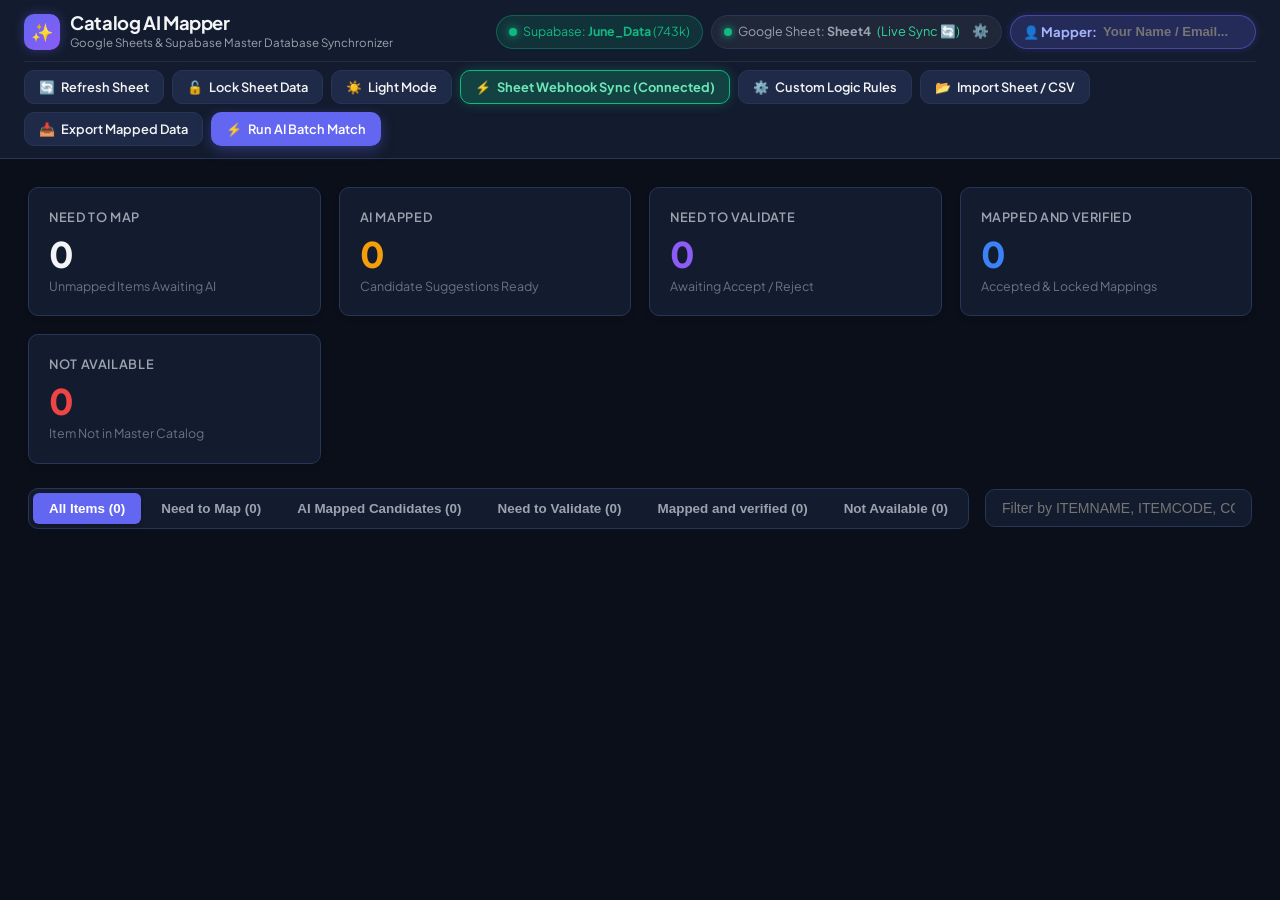
==== commit 4a50838b: "Hardcode URLs and add Sheet 5 visibility warning" ====
--- a/index.html
+++ b/index.html
@@ -73,9 +73,11 @@
     function openSheetConfigModal() {
       var urlInput = document.getElementById('sheet-url-config-input');
       var url5Input = document.getElementById('sheet5-url-config-input');
-      var nameInput = document.getElementById('sheet-name-config-input');
+      var webhookInput = document.getElementById('sheet-webhook-config-input');
+        var nameInput = document.getElementById('sheet-name-config-input');
+        if (webhookInput && window.state) webhookInput.value = window.state.webhookUrl || localStorage.getItem('catalog_webhook_url') || '';
       if (urlInput && window.state) urlInput.value = window.state.sheetUrl || 'https://docs.google.com/spreadsheets/d/1a3eRoJcizuyVdp24bIlHpB_dRApmyJzqgOc_twzXCP8/edit?gid=691679338#gid=691679338';
-      if (url5Input && window.state) url5Input.value = window.state.sheet5Url || '';
+        if (url5Input && window.state) url5Input.value = window.state.sheet5Url || '';
       if (nameInput && window.state) nameInput.value = window.state.sheetName || 'Sheet4';
       openModal('sheet-config-modal');
     }
@@ -302,17 +304,22 @@
         <div class="modal-body">
           <div class="form-group">
             <label>Google Sheet Web URL / Link (Sheet4):</label>
-            <input type="url" id="sheet-url-config-input" class="form-input large" placeholder="https://docs.google.com/spreadsheets/d/.../edit#gid=691679338">
-          </div>
+            <input type="url" id="sheet-url-config-input" class="form-input large" value="https://docs.google.com/spreadsheets/d/1a3eRoJcizuyVdp24bIlHpB_dRApmyJzqgOc_twzXCP8/edit#gid=691679338">
+          </div>
+            <div class="form-group">
+              <label>Recommendations URL / Link (Sheet5):</label>
+              <input type="url" id="sheet5-url-config-input" class="form-input large" value="https://docs.google.com/spreadsheets/d/1a3eRoJcizuyVdp24bIlHpB_dRApmyJzqgOc_twzXCP8/edit#gid=978686474">
+              <small style="color:var(--text-muted); display:block; margin-top:4px;">Create a blank tab named "Sheet5", copy its URL here. AI Candidates will be saved here.</small>
+            </div>
           <div class="form-group">
-            <label>Recommendations URL / Link (Sheet5):</label>
-            <input type="url" id="sheet5-url-config-input" class="form-input large" placeholder="https://docs.google.com/spreadsheets/d/.../edit#gid=12345678">
-            <small style="color:var(--text-muted); display:block; margin-top:4px;">Create a blank tab named "Sheet5", copy its URL here. AI Candidates will be saved here.</small>
-          </div>
-          <div class="form-group">
-            <label>Sheet Tab Name:</label>
-            <input type="text" id="sheet-name-config-input" class="form-input" placeholder="Sheet4" value="Sheet4">
-          </div>
+<label>Apps Script Webhook URL (For Syncing Mappings):</label>
+<input type="url" id="sheet-webhook-config-input" class="form-input large" value="https://script.google.com/macros/s/AKfycbwE63OrixJpKa9fxs1ihXa3yM6DhGq6RtdyVmptShccGpzR4vvMd35XzGIqT5UKNjI/exec">
+<small style="color:var(--text-muted); display:block; margin-top:4px;">Deploy your Apps Script as a Web App and paste the URL here so the UI can auto-sync mapped items back to Google Sheets.</small>
+</div>
+<div class="form-group">
+<label>Sheet Tab Name (Usually Sheet4):</label>
+<input type="text" id="sheet-name-config-input" class="form-input" placeholder="Sheet4" value="Sheet4">
+</div>
           <div style="display: flex; gap: 10px; margin-top: 20px;">
             <button class="btn btn-primary" style="flex: 1;" onclick="saveSheetConfigAndFetch()">
               ⚡ Connect & Fetch Sheet Data
@@ -443,591 +450,100 @@
               <button class="btn btn-secondary btn-sm" id="btn-copy-script-code">📋 Copy Code</button>
             </div>
             <textarea id="apps-script-code" class="form-input" style="height: 220px; font-family: monospace; font-size: 0.78rem;" readonly>
-function doPost(e) {
-  try {
-    var ss = SpreadsheetApp.getActiveSpreadsheet();
-    var sheet4 = ss.getSheetByName("Sheet4") || ss.getSheets()[0];
-    var sheet5 = ss.getSheetByName("Sheet5");
-    
-    // Create Sheet5 if it doesn't exist
-    if (!sheet5) {
-      sheet5 = ss.insertSheet("Sheet5");
-    }
-    if (sheet5.getLastRow() === 0) {
-      sheet5.getRange(1, 1, 1, 14).setValues([["ITEMCODE", "Supplier Name", "Cand1 Code", "Cand1 Name", "Cand1 Pack", "Cand1 Content", "Cand2 Code", "Cand2 Name", "Cand2 Pack", "Cand2 Content", "Cand3 Code", "Cand3 Name", "Cand3 Pack", "Cand3 Content"]]);
-      sheet5.getRange(1, 1, 1, 14).setFontWeight("bold");
-    }
-
-    var data = JSON.parse(e.postData.contents);
-    var rows = Array.isArray(data) ? data : [data];
-    if (rows.length === 0) return ContentService.createTextOutput(JSON.stringify({status: "ok"})).setMimeType(ContentService.MimeType.JSON);
-    
-    var lastRow4 = sheet4.getLastRow();
-    
-    // Default columns for Sheet4
-    var rxpCodeCol = 8; // H
-    var rxpNameCol = 9; // I
-    var rxpPackCol = 10; // J
-    var statusCol = 11; // K
-    
-    var headers4 = lastRow4 >= 1 ? sheet4.getRange(1, 1, 1, sheet4.getLastColumn()).getValues()[0] : [];
-    for (var h = 0; h < headers4.length; h++) {
-      var hText = String(headers4[h]).trim().toUpperCase();
-      if (hText === 'RXP CODE') rxpCodeCol = h + 1;
-      if (hText === 'RXP NAME') rxpNameCol = h + 1;
-      if (hText === 'RXP PACK SIZE' || hText === 'RXP PACK') rxpPackCol = h + 1;
-      if (hText === 'STATUS') statusCol = h + 1;
-    }
-
-    var itemCodes4 = lastRow4 > 1 ? sheet4.getRange(2, 1, lastRow4 - 1, 1).getValues() : [];
-    
-    // For Sheet5, map existing items to their rows
-    var lastRow5 = sheet5.getLastRow();
-    var itemCodes5 = lastRow5 > 1 ? sheet5.getRange(2, 1, lastRow5 - 1, 1).getValues() : [];
-    var sheet5Map = {};
-    for (var k = 0; k < itemCodes5.length; k++) {
-      sheet5Map[String(itemCodes5[k][0]).trim()] = k + 2;
-    }
-    
-    rows.forEach(function(row) {
-      // 1. Update Sheet4
-      for (var i = 0; i < itemCodes4.length; i++) {
-        if (String(itemCodes4[i][0]).trim() === String(row.ITEMCODE).trim()) {
-          var targetRow4 = i + 2;
-          sheet4.getRange(targetRow4, rxpCodeCol).setValue(row['RXP Code'] || '');
-          sheet4.getRange(targetRow4, rxpNameCol).setValue(row['RXP Name'] || '');
-          sheet4.getRange(targetRow4, rxpPackCol).setValue(row['RXP Pack Size'] || '');
-          sheet4.getRange(targetRow4, statusCol).setValue(row.Status || 'Need to Map');
-          if (row.MapperName !== undefined) sheet4.getRange(targetRow4, 12).setValue(row.MapperName || '');
-          break;
+  function doPost(e) {
+    try {
+      var ss = SpreadsheetApp.getActiveSpreadsheet();
+      var sheet4 = ss.getSheetByName("Sheet4") || ss.getSheets()[0];
+      var sheet5 = ss.getSheetByName("Sheet5");
+      
+      // Create Sheet5 if it doesn't exist
+      if (!sheet5) {
+        sheet5 = ss.insertSheet("Sheet5");
+      }
+      if (sheet5.getLastRow() === 0) {
+        sheet5.getRange(1, 1, 1, 14).setValues([["Supplier Code", "Supplier Name", "Supplier Pack", "Supplier Comp", "Supplier MRP", "Cand1 Code", "Cand1 Name", "Cand1 Pack", "Cand2 Code", "Cand2 Name", "Cand2 Pack", "Cand3 Code", "Cand3 Name", "Cand3 Pack"]]);
+        sheet5.getRange(1, 1, 1, 14).setFontWeight("bold");
+      }
+
+      var data = JSON.parse(e.postData.contents);
+      var rows = Array.isArray(data) ? data : [data];
+      if (rows.length === 0) return ContentService.createTextOutput(JSON.stringify({status: "ok"})).setMimeType(ContentService.MimeType.JSON);
+      
+      var lastRow4 = sheet4.getLastRow();
+      
+      // Default columns for Sheet4
+      var rxpCodeCol = 8; // H
+      var rxpNameCol = 9; // I
+      var rxpPackCol = 10; // J
+      var statusCol = 11; // K
+      
+      var headers4 = lastRow4 >= 1 ? sheet4.getRange(1, 1, 1, sheet4.getLastColumn()).getValues()[0] : [];
+      for (var h = 0; h < headers4.length; h++) {
+        var hText = String(headers4[h]).trim().toUpperCase();
+        if (hText === 'RXP CODE') rxpCodeCol = h + 1;
+        if (hText === 'RXP NAME') rxpNameCol = h + 1;
+        if (hText === 'RXP PACK SIZE' || hText === 'RXP PACK') rxpPackCol = h + 1;
+        if (hText === 'STATUS') statusCol = h + 1;
+      }
+
+      var itemCodes4 = lastRow4 > 1 ? sheet4.getRange(2, 1, lastRow4 - 1, 1).getValues() : [];
+      
+      // For Sheet5, map existing items to their rows
+      var lastRow5 = sheet5.getLastRow();
+      var itemCodes5 = lastRow5 > 1 ? sheet5.getRange(2, 1, lastRow5 - 1, 1).getValues() : [];
+      var sheet5Map = {};
+      for (var k = 0; k < itemCodes5.length; k++) {
+        sheet5Map[String(itemCodes5[k][0]).trim()] = k + 2;
+      }
+      
+      rows.forEach(function(row) {
+        // 1. Update Sheet4
+        for (var i = 0; i < itemCodes4.length; i++) {
+          if (String(itemCodes4[i][0]).trim() === String(row.ITEMCODE).trim()) {
+            var targetRow4 = i + 2;
+            sheet4.getRange(targetRow4, rxpCodeCol).setValue(row['RXP Code'] || '');
+            sheet4.getRange(targetRow4, rxpNameCol).setValue(row['RXP Name'] || '');
+            sheet4.getRange(targetRow4, rxpPackCol).setValue(row['RXP Pack Size'] || '');
+            sheet4.getRange(targetRow4, statusCol).setValue(row.Status || 'Need to Map');
+            if (row.MapperName !== undefined) sheet4.getRange(targetRow4, 12).setValue(row.MapperName || '');
+            break;
+          }
         }
-      }
-      
-      // 2. Update Sheet5 if candidates exist
-      if (row.candidates && row.candidates.length > 0) {
-        var c1 = row.candidates[0] || {};
-        var c2 = row.candidates[1] || {};
-        var c3 = row.candidates[2] || {};
         
-        var rowData5 = [
-          row.ITEMCODE || '',
-          row.ITEMNAME || '',
-          c1.master_product_id || '', c1.master_product_name || '', c1.master_packaging || '', c1.master_composition || '',
-          c2.master_product_id || '', c2.master_product_name || '', c2.master_packaging || '', c2.master_composition || '',
-          c3.master_product_id || '', c3.master_product_name || '', c3.master_packaging || '', c3.master_composition || ''
-        ];
-        
-        var targetRow5 = sheet5Map[String(row.ITEMCODE).trim()];
-        if (targetRow5) {
-          sheet5.getRange(targetRow5, 1, 1, 14).setValues([rowData5]);
-        } else {
-          sheet5.appendRow(rowData5);
-          sheet5Map[String(row.ITEMCODE).trim()] = sheet5.getLastRow();
-        }
-      }
-    });
-    
-    return ContentService.createTextOutput(JSON.stringify({status: "success", updated: rows.length})).setMimeType(ContentService.MimeType.JSON);
-    
-  } catch(err) {
-    return ContentService.createTextOutput(JSON.stringify({error: err.toString()})).setMimeType(ContentService.MimeType.JSON);
-  }
-}<!DOCTYPE html>
-<html lang="en">
-<head>
-  <meta charset="UTF-8">
-  <meta name="viewport" content="width=device-width, initial-scale=1.0">
-  <title>Supplier Catalog AI Mapper & Verification System</title>
-  <link rel="preconnect" href="https://fonts.googleapis.com">
-  <link rel="preconnect" href="https://fonts.gstatic.com" crossorigin>
-  <link href="https://fonts.googleapis.com/css2?family=Plus+Jakarta+Sans:wght@400;500;600;700;800&family=JetBrains+Mono:wght@400;600&display=swap" rel="stylesheet">
-  <link rel="stylesheet" href="styles.css">
-  <script>
-    function openModal(id) {
-      var el = document.getElementById(id);
-      if (el) {
-        el.classList.remove('hidden');
-        el.style.display = 'flex';
-      }
-    }
-    function closeModal(id) {
-      var el = document.getElementById(id);
-      if (el) {
-        el.classList.add('hidden');
-        el.style.display = 'none';
-      }
-    }
-    function openExportModal() {
-      if (window.updateExportSummary) window.updateExportSummary();
-      openModal('export-modal');
-    }
-    function updateMapperName(val) {
-      if (window.state) window.state.mapperName = val.trim();
-      localStorage.setItem('catalog_mapper_name', val.trim());
-    }
-    function forceFetchLiveGoogleSheet() {
-      if (window.state) {
-        window.state.isSheetLocked = false;
-        localStorage.setItem('catalog_sheet_locked', 'false');
-        if (window.updateLockUI) window.updateLockUI();
-      }
-      localStorage.removeItem('catalog_saved_items');
-      if (window.autoFetchGoogleSheetData) {
-        window.autoFetchGoogleSheetData(false);
-      }
-    }
-    function openGoogleSheetLink(e) {
-      if (e && e.stopPropagation) e.stopPropagation();
-      var url = (window.state && window.state.sheetUrl) ? window.state.sheetUrl : 'https://docs.google.com/spreadsheets/d/1a3eRoJcizuyVdp24bIlHpB_dRApmyJzqgOc_twzXCP8/edit#gid=691679338';
-      window.open(url, '_blank');
-    }
-    function selectFilterTab(filterKey) {
-      if (window.state) window.state.currentFilter = filterKey;
-      document.querySelectorAll('.tab-btn').forEach(function(btn) {
-        if (btn.getAttribute('data-filter') === filterKey) {
-          btn.classList.add('active');
-        } else {
-          btn.classList.remove('active');
+        // 2. Update Sheet5 if candidates exist
+        if (row.candidates && row.candidates.length > 0) {
+          var c1 = row.candidates[0] || {};
+          var c2 = row.candidates[1] || {};
+          var c3 = row.candidates[2] || {};
+          
+          var rowData5 = [
+            row.ITEMCODE || '',
+            row.ITEMNAME || '',
+            row.PACKING || '',
+            row.CONTENT || '',
+            row.MRP || '',
+            c1.master_product_id || '', c1.master_product_name || '', c1.master_packaging || '',
+            c2.master_product_id || '', c2.master_product_name || '', c2.master_packaging || '',
+            c3.master_product_id || '', c3.master_product_name || '', c3.master_packaging || ''
+          ];
+          
+          var targetRow5 = sheet5Map[String(row.ITEMCODE).trim()];
+          if (targetRow5) {
+            sheet5.getRange(targetRow5, 1, 1, 14).setValues([rowData5]);
+          } else {
+            sheet5.appendRow(rowData5);
+            sheet5Map[String(row.ITEMCODE).trim()] = sheet5.getLastRow();
+          }
         }
       });
-      if (window.renderTable) window.renderTable();
-    }
-    function pasteWebhookFromClipboard() {
-      if (navigator.clipboard && navigator.clipboard.readText) {
-        navigator.clipboard.readText().then(function(text) {
-          var input = document.getElementById('webhook-url-input');
-          if (input && text) {
-            input.value = text.trim();
-            if (window.state) window.state.webhookUrl = text.trim();
-            localStorage.setItem('catalog_webhook_url', text.trim());
-          }
-        });
-      }
-    }
-    function openSheetConfigModal() {
-      var urlInput = document.getElementById('sheet-url-config-input');
-      var url5Input = document.getElementById('sheet5-url-config-input');
-      var nameInput = document.getElementById('sheet-name-config-input');
-      if (urlInput && window.state) urlInput.value = window.state.sheetUrl || 'https://docs.google.com/spreadsheets/d/1a3eRoJcizuyVdp24bIlHpB_dRApmyJzqgOc_twzXCP8/edit?gid=691679338#gid=691679338';
-      if (url5Input && window.state) url5Input.value = window.state.sheet5Url || '';
-      if (nameInput && window.state) nameInput.value = window.state.sheetName || 'Sheet4';
-      openModal('sheet-config-modal');
-    }
-    function openWebhookModal() {
-      var modal = document.getElementById('webhook-modal');
-      if (modal) {
-        modal.classList.remove('hidden');
-        modal.style.display = 'flex';
-      }
-      var input = document.getElementById('webhook-url-input');
-      if (input && window.state && window.state.webhookUrl) {
-        input.value = window.state.webhookUrl;
-      } else if (input && localStorage.getItem('catalog_webhook_url')) {
-        input.value = localStorage.getItem('catalog_webhook_url');
-      }
-    }
-    function saveWebhookUrl() {
-      var input = document.getElementById('webhook-url-input');
-      if (!input) return;
-      var url = input.value.trim();
-      if (window.state) window.state.webhookUrl = url;
-      localStorage.setItem('catalog_webhook_url', url);
-      closeModal('webhook-modal');
-      alert('⚡ Google Sheet Webhook Sync enabled!\n\nYour UI stage transitions will now sync directly to Sheet4 in real-time.');
-    }
-    function copyAppsScriptCode() {
-      var code = document.getElementById('apps-script-code').value;
-      if (navigator.clipboard && navigator.clipboard.writeText) {
-        navigator.clipboard.writeText(code).then(function() {
-          alert('📋 Google Apps Script code copied to clipboard!\n\nPaste it inside Google Sheets -> Extensions -> Apps Script.');
-        });
-      } else {
-        var textarea = document.getElementById('apps-script-code');
-        textarea.select();
-        document.execCommand('copy');
-        alert('📋 Google Apps Script code copied to clipboard!');
-      }
-    }
-    function toggleTheme() {
-      var isLight = document.body.classList.toggle('light-mode');
-      localStorage.setItem('catalog_theme', isLight ? 'light' : 'dark');
-      var btnText = document.getElementById('theme-toggle-text');
-      var btnIcon = document.getElementById('theme-toggle-icon');
-      if (btnText && btnIcon) {
-        btnText.textContent = isLight ? 'Dark Mode' : 'Light Mode';
-        btnIcon.textContent = isLight ? '🌙' : '☀️';
-      }
-    }
-
-    // Modal Backdrop Close & Escape Key Listener
-    document.addEventListener('DOMContentLoaded', function() {
-      const savedMapperName = localStorage.getItem('catalog_mapper_name');
-      if (savedMapperName) {
-        const input = document.getElementById('mapper-name-input');
-        if (input) input.value = savedMapperName;
-      }
-
-      document.addEventListener('click', function(e) {
-        if (e.target.classList && e.target.classList.contains('modal-overlay')) {
-          closeModal(e.target.id);
-        }
-      });
-      document.addEventListener('keydown', function(e) {
-        if (e.key === 'Escape') {
-          document.querySelectorAll('.modal-overlay').forEach(function(m) {
-            closeModal(m.id);
-          });
-        }
-      });
-
-      // Restore theme on load
-      if (localStorage.getItem('catalog_theme') === 'light') {
-        document.body.classList.add('light-mode');
-        var btnText = document.getElementById('theme-toggle-text');
-        var btnIcon = document.getElementById('theme-toggle-icon');
-        if (btnText && btnIcon) {
-          btnText.textContent = 'Dark Mode';
-          btnIcon.textContent = '🌙';
-        }
-      }
-    });
-  </script>
-</head>
-<body>
-  <div id="app">
-    <!-- Top Header Navigation -->
-    <header class="navbar">
-      <div class="navbar-top-row">
-        <div class="brand">
-          <div class="logo-icon">✨</div>
-          <div>
-            <h1>Catalog AI Mapper</h1>
-            <p class="subtitle">Google Sheets & Supabase Master Database Synchronizer</p>
-          </div>
-        </div>
-        
-        <div class="system-status">
-          <div class="status-pill connected" title="Connected to Supabase Project rhxrtsjocqizhxqhbzgu">
-            <span class="status-dot"></span>
-            <span>Supabase: <strong>June_Data</strong> (743k)</span>
-          </div>
-          <div class="status-pill active" id="sheet-status-pill" style="cursor: pointer;" onclick="forceFetchLiveGoogleSheet()" title="Click to fetch live rows directly from Google Sheet Sheet4">
-            <span class="status-dot"></span>
-            <span id="sheet-name-text">Google Sheet: <strong id="header-sheet-name">Sheet4</strong> <span id="sheet-lock-badge" style="color: #34d399; font-size: 0.8rem; margin-left: 4px;"></span></span>
-            <span style="margin-left: 6px; font-size: 0.85rem; opacity: 0.8;" onclick="event.stopPropagation(); openSheetConfigModal();" title="Configure Google Sheet Link & Name">⚙️</span>
-          </div>
-          <div class="status-pill active mapper-pill" style="background: rgba(99, 102, 241, 0.22); border-color: rgba(99, 102, 241, 0.5); box-shadow: 0 0 10px rgba(99, 102, 241, 0.2);" title="Enter your Name or Email to tag all your mapping decisions">
-            <span style="font-size: 0.82rem; color: #a5b4fc; font-weight: 700;">👤 Mapper:</span>
-            <input type="text" id="mapper-name-input" oninput="updateMapperName(this.value)" placeholder="Your Name / Email..." style="background: transparent; border: none; color: #ffffff; font-weight: 700; font-size: 0.82rem; outline: none; width: 140px;">
-          </div>
-        </div>
-      </div>
-
-      <div class="navbar-bottom-row">
-        <div class="header-actions">
-          <button class="btn btn-secondary" id="btn-refresh-sheet" onclick="forceFetchLiveGoogleSheet()" title="Fetch fresh live rows directly from Google Sheet Sheet4">
-            <span class="icon">🔄</span> Refresh Sheet
-          </button>
-          <button class="btn btn-secondary" id="btn-lock-sheet" onclick="toggleLockSheetData()" title="Lock Sheet Data so page reloads do not wipe state">
-            <span id="lock-icon">🔓</span> <span id="lock-text">Lock Sheet</span>
-          </button>
-          <button class="btn btn-secondary" id="btn-theme-toggle" onclick="toggleTheme()" title="Toggle Light/Dark Theme">
-            <span class="icon" id="theme-toggle-icon">☀️</span> <span id="theme-toggle-text">Light Mode</span>
-          </button>
-          <button class="btn btn-secondary" id="btn-webhook-modal" onclick="openWebhookModal()" style="background: rgba(99, 102, 241, 0.15); border-color: var(--primary); color: #a5b4fc; font-weight: 700;">
-            <span class="icon">⚡</span> Webhook Sync
-          </button>
-          <button class="btn btn-secondary" id="btn-logic-modal" onclick="openModal('logic-modal')">
-            <span class="icon">⚙️</span> Custom Logic Rules
-          </button>
-          <button class="btn btn-secondary" id="btn-import-modal" onclick="openModal('import-modal')">
-            <span class="icon">📂</span> Import Sheet / CSV
-          </button>
-          <button class="btn btn-secondary" id="btn-export-modal" onclick="openExportModal()">
-            <span class="icon">📥</span> Export Mapped Data
-          </button>
-          <button class="btn btn-primary" id="btn-run-ai-match" onclick="startBatchMatchingProcess()">
-            <span class="icon">⚡</span> Run AI Batch Match
-          </button>
-        </div>
-      </div>
-    </header>
-
-    <!-- Progress Notification Bar -->
-    <div id="progress-bar-container" class="progress-bar-container hidden" style="display: none;">
-      <div class="progress-info">
-        <span id="progress-text">AI Matching in progress against Supabase June_Data (743k products)...</span>
-        <span id="progress-percent">0%</span>
-      </div>
-      <div class="progress-track">
-        <div id="progress-fill" class="progress-fill" style="width: 0%;"></div>
-      </div>
-    </div>
-
-    <!-- Main Container -->
-    <main class="main-container">
-
-      <!-- Metrics KPI Dashboard: Total Supplier Items, AI Mapped, Need to Validate, Mapped and verified, Not Available -->
-      <section class="kpi-grid">
-        <div class="kpi-card" style="cursor: pointer;" onclick="selectFilterTab('NEED_MAP')" title="Click to view Unmapped Supplier Items">
-          <div class="kpi-title">Need to Map</div>
-          <div class="kpi-value" id="kpi-total">0</div>
-          <div class="kpi-subtitle">Unmapped Items Awaiting AI</div>
-        </div>
-        <div class="kpi-card nearest" style="cursor: pointer;" onclick="selectFilterTab('MAPPED')" title="Click to view AI Mapped Candidates">
-          <div class="kpi-title">AI Mapped</div>
-          <div class="kpi-value" id="kpi-mapped">0</div>
-          <div class="kpi-subtitle">Candidate Suggestions Ready</div>
-        </div>
-        <div class="kpi-card validate" style="cursor: pointer;" onclick="selectFilterTab('VALIDATE')" title="Click to view Need to Validate">
-          <div class="kpi-title">Need to Validate</div>
-          <div class="kpi-value" id="kpi-validate">0</div>
-          <div class="kpi-subtitle">Awaiting Accept / Reject</div>
-        </div>
-        <div class="kpi-card verified" style="cursor: pointer;" onclick="selectFilterTab('VERIFIED')" title="Click to view Mapped and Verified">
-          <div class="kpi-title">Mapped and verified</div>
-          <div class="kpi-value" id="kpi-approved">0</div>
-          <div class="kpi-subtitle">Accepted & Locked Mappings</div>
-        </div>
-        <div class="kpi-card not-avail" style="cursor: pointer;" onclick="selectFilterTab('NOT_AVAILABLE')" title="Click to view Not Available">
-          <div class="kpi-title">Not Available</div>
-          <div class="kpi-value" id="kpi-not-avail">0</div>
-          <div class="kpi-subtitle">Item Not in Master Catalog</div>
-        </div>
-      </section>
-
-      <!-- Filter & Search Toolbar: 4 Stages -->
-      <section class="toolbar">
-        <div class="filter-tabs">
-          <button class="tab-btn active" data-filter="ALL">All Items (<span id="tab-count-all">0</span>)</button>
-          <button class="tab-btn" data-filter="NEED_MAP">Need to Map (<span id="tab-count-pending">0</span>)</button>
-          <button class="tab-btn" data-filter="MAPPED">AI Mapped Candidates (<span id="tab-count-mapped">0</span>)</button>
-          <button class="tab-btn" data-filter="VALIDATE">Need to Validate (<span id="tab-count-validate">0</span>)</button>
-          <button class="tab-btn" data-filter="VERIFIED">Mapped and verified (<span id="tab-count-verified">0</span>)</button>
-          <button class="tab-btn" data-filter="NOT_AVAILABLE">Not Available (<span id="tab-count-notavail">0</span>)</button>
-        </div>
-
-        <div class="search-box-wrapper">
-          <input type="text" id="search-input" class="search-input" placeholder="Filter by ITEMNAME, ITEMCODE, CONTENT, COMPANYNAME, RXP Code...">
-        </div>
-      </section>
-
-      <!-- Stage-Specific Render Container -->
-      <section class="cards-section">
-        <div id="mapping-table-body" class="cards-view-container">
-          <!-- Stage 1: Supplier Item Header Only -->
-          <!-- Stage 2: Supplier Header + 3-4 Candidate Cards with CTA [MAP] -->
-          <!-- Stage 3: Side-by-Side 2 Cards (Supplier & Mapped RXP) with CTAs [ACCEPT] & [REJECT] -->
-        </div>
-      </section>
-
-    </main>
-
-    <!-- Modal 0: Google Sheet Link & Tab Name Configuration Modal -->
-    <div id="sheet-config-modal" class="modal-overlay hidden" style="display: none;">
-      <div class="modal-card">
-        <div class="modal-header">
-          <div>
-            <h3>🔗 Google Sheet Link & Tab Configuration</h3>
-            <p class="modal-subtitle">Connect your Google Sheet URL and Tab Name (Sheet4)</p>
-          </div>
-          <button class="close-btn" onclick="closeModal('sheet-config-modal')">&times;</button>
-        </div>
-        <div class="modal-body">
-          <div class="form-group">
-            <label>Google Sheet Web URL / Link (Sheet4):</label>
-            <input type="url" id="sheet-url-config-input" class="form-input large" placeholder="https://docs.google.com/spreadsheets/d/.../edit#gid=691679338">
-          </div>
-          <div class="form-group">
-            <label>Recommendations URL / Link (Sheet5):</label>
-            <input type="url" id="sheet5-url-config-input" class="form-input large" placeholder="https://docs.google.com/spreadsheets/d/.../edit#gid=12345678">
-            <small style="color:var(--text-muted); display:block; margin-top:4px;">Create a blank tab named "Sheet5", copy its URL here. AI Candidates will be saved here.</small>
-          </div>
-          <div class="form-group">
-            <label>Sheet Tab Name:</label>
-            <input type="text" id="sheet-name-config-input" class="form-input" placeholder="Sheet4" value="Sheet4">
-          </div>
-          <div style="display: flex; gap: 10px; margin-top: 20px;">
-            <button class="btn btn-primary" style="flex: 1;" onclick="saveSheetConfigAndFetch()">
-              ⚡ Connect & Fetch Sheet Data
-            </button>
-            <button class="btn btn-success" style="flex: 1;" onclick="toggleLockSheetData(); closeModal('sheet-config-modal');">
-              🔒 Lock Current Sheet Data
-            </button>
-          </div>
-        </div>
-      </div>
-    </div>
-
-    <!-- Modal 1: Import Modal -->
-    <div id="import-modal" class="modal-overlay hidden" style="display: none;">
-      <div class="modal-card wide">
-        <div class="modal-header">
-          <div>
-            <h3>Import Supplier Catalog Data</h3>
-            <p class="modal-subtitle">Load rows directly from Google Sheet Sheet4 or upload CSV</p>
-          </div>
-          <button class="close-btn" id="close-import-modal" onclick="closeModal('import-modal')">&times;</button>
-        </div>
-        
-        <div class="modal-body">
-          <div class="import-options-tabs">
-            <button class="import-tab-btn active" data-import-tab="paste">📋 Paste Google Sheet Data</button>
-            <button class="import-tab-btn" data-import-tab="sample">⚡ Sample Supplier Items</button>
-            <button class="import-tab-btn" data-import-tab="csv">📄 Upload CSV File</button>
-          </div>
-
-          <!-- Tab 1: Paste Sheet Rows -->
-          <div id="import-tab-paste" class="import-tab-content active">
-            <p style="font-size: 0.88rem; color: var(--text-muted); margin-bottom: 10px;">
-              Copy your columns directly from Google Sheet Sheet4 and paste them below:
-            </p>
-            <textarea id="paste-sheet-input" class="form-input" style="height: 180px; font-family: monospace; font-size: 0.8rem;" placeholder="Paste copied Google Sheet rows here (ITEMCODE, ITEMNAME, PACKING, CONTENT, COMPANYNAME, SALERATE, MRP, RXP Code, RXP Name, RXP Pack Size, Status)..."></textarea>
-            <button class="btn btn-primary btn-block" id="btn-parse-pasted-sheet" style="margin-top: 14px;">
-              ⚡ Parse Pasted Google Sheet Data
-            </button>
-          </div>
-
-          <!-- Tab 2: Sample Data -->
-          <div id="import-tab-sample" class="import-tab-content">
-            <div class="sample-preview-box">
-              <strong>Sample Supplier Catalog Items (7 Products)</strong>
-              <ul>
-                <li>A RET 0.025 GEL (TRETINOIN) - INVIDA INDIA PVT LIMITED</li>
-                <li>OLESOFT MAX LOTION (LIQUID PARAFFIN) - ALKEM DERMACARE</li>
-                <li>HEXILAK GEL (ALLANTOIN+EXTRACTUM CEPAE) - INVIDA INDIA</li>
-                <li>HYDE CREAM (HYDROQUINONE) - INVIDA INDIA PVT LIMITED</li>
-                <li>PODOWART PAINT (ALOEVERA+BENZOIC ACID) - INVIDA INDIA</li>
-              </ul>
-            </div>
-            <button class="btn btn-primary btn-block" id="btn-load-sample">
-              ⚡ Load Sample Catalog Data
-            </button>
-          </div>
-
-          <!-- Tab 3: CSV File -->
-          <div id="import-tab-csv" class="import-tab-content">
-            <div class="drop-zone" id="drop-zone">
-              <div class="drop-icon">📁</div>
-              <p>Drag & Drop your Supplier CSV file here, or click to browse</p>
-              <input type="file" id="csv-file-input" accept=".csv,.tsv,.txt" style="display: none;">
-              <button class="btn btn-secondary" onclick="document.getElementById('csv-file-input').click()" style="margin-top: 14px;">Choose CSV File</button>
-            </div>
-          </div>
-
-        </div>
-      </div>
-    </div>
-
-    <!-- Modal 2: Custom Logic Rules Modal -->
-    <div id="logic-modal" class="modal-overlay hidden" style="display: none;">
-      <div class="modal-card">
-        <div class="modal-header">
-          <div>
-            <h3>Custom Logic Rules</h3>
-            <p class="modal-subtitle">Adjust confidence weights & auto-approval thresholds</p>
-          </div>
-          <button class="close-btn" id="close-logic-modal" onclick="closeModal('logic-modal')">&times;</button>
-        </div>
-        <div class="modal-body">
-          <div class="form-group">
-            <label>Product Name Match Weight (45% default)</label>
-            <input type="range" min="0" max="100" value="45" class="form-input" id="weight-name">
-          </div>
-          <div class="form-group">
-            <label>Composition / Content Weight (40% default)</label>
-            <input type="range" min="0" max="100" value="40" class="form-input" id="weight-content">
-          </div>
-          <div class="form-group">
-            <label>Minimum Confidence Threshold for Auto-Mapping (75%)</label>
-            <input type="number" value="75" class="form-input" id="min-confidence-input">
-          </div>
-          <button class="btn btn-primary btn-block" onclick="closeModal('logic-modal'); alert('Logic rules updated successfully!');">
-            Save Logic Configuration
-          </button>
-        </div>
-      </div>
-    </div>
-
-    <!-- Modal 3: Google Sheet Webhook Sync Modal -->
-    <div id="webhook-modal" class="modal-overlay hidden" style="display: none;">
-      <div class="modal-card wide">
-        <div class="modal-header">
-          <div>
-            <h3>⚡ Real-Time Google Sheet Webhook Sync</h3>
-            <p class="modal-subtitle">Connect UI stage transitions directly to Google Sheet Sheet4</p>
-          </div>
-          <button class="close-btn" id="close-webhook-modal" onclick="closeModal('webhook-modal')">&times;</button>
-        </div>
-        <div class="modal-body">
-          <div class="form-group">
-            <label style="font-weight: 700; color: var(--primary);">Google Apps Script Webhook URL:</label>
-            <div style="display: flex; gap: 8px; margin-top: 6px;">
-              <input type="url" id="webhook-url-input" class="form-input large" style="flex: 1; user-select: text;" placeholder="https://script.google.com/macros/s/.../exec">
-              <button class="btn btn-secondary btn-sm" onclick="pasteWebhookFromClipboard()">📋 Paste URL</button>
-            </div>
-            <p class="help-text" style="margin-top: 6px;">
-              Paste your deployed Apps Script Webhook URL above. Every stage transition (<strong>MAP</strong>, <strong>ACCEPT</strong>, <strong>REJECT</strong>) will sync directly to Google Sheet Sheet4 in real-time!
-            </p>
-          </div>
-
-          <div style="background: var(--bg-dark); padding: 16px; border-radius: var(--radius-md); border: 1px solid var(--border-color); margin-bottom: 20px;">
-            <div style="display: flex; justify-content: space-between; align-items: center; margin-bottom: 10px;">
-              <strong style="font-size: 0.9rem; color: var(--text-main);">Google Apps Script Code for Sheet4 (Extensions -> Apps Script):</strong>
-              <button class="btn btn-secondary btn-sm" id="btn-copy-script-code">📋 Copy Code</button>
-            </div>
-            <textarea id="apps-script-code" class="form-input" style="height: 220px; font-family: monospace; font-size: 0.78rem;" readonly>
-function doPost(e) {
-  try {
-    var sheetName = "Sheet4";
-    var sheet = SpreadsheetApp.getActiveSpreadsheet().getSheetByName(sheetName);
-    if (!sheet) sheet = SpreadsheetApp.getActiveSpreadsheet().getSheets()[0];
-    
-    var data = JSON.parse(e.postData.contents);
-    var rows = Array.isArray(data) ? data : [data];
-    var lastRow = sheet.getLastRow();
-    if (lastRow <= 1) return ContentService.createTextOutput(JSON.stringify({status: "ok"})).setMimeType(ContentService.MimeType.JSON);
-    
-    // Dynamically detect column indices from Row 1 Headers
-    var headers = sheet.getRange(1, 1, 1, sheet.getLastColumn()).getValues()[0];
-    var rxpCodeCol = 8; // Default Col H (8)
-    var rxpNameCol = 9; // Default Col I (9)
-    var rxpPackCol = 10; // Default Col J (10)
-    var statusCol = 11; // Default Col K (11)
-    
-    for (var h = 0; h < headers.length; h++) {
-      var hText = String(headers[h]).trim().toUpperCase();
-      if (hText === 'RXP CODE') rxpCodeCol = h + 1;
-      if (hText === 'RXP NAME') rxpNameCol = h + 1;
-      if (hText === 'RXP PACK SIZE' || hText === 'RXP PACK') rxpPackCol = h + 1;
-      if (hText === 'STATUS') statusCol = h + 1;
-    }
-
-    var itemCodes = sheet.getRange(2, 1, lastRow - 1, 1).getValues();
-    rows.forEach(function(row) {
-      for (var i = 0; i < itemCodes.length; i++) {
-        if (String(itemCodes[i][0]).trim() === String(row.ITEMCODE).trim()) {
-          var targetRow = i + 2;
-          sheet.getRange(targetRow, rxpCodeCol).setValue(row['RXP Code'] || '');
-          sheet.getRange(targetRow, rxpNameCol).setValue(row['RXP Name'] || '');
-          sheet.getRange(targetRow, rxpPackCol).setValue(row['RXP Pack Size'] || '');
-          sheet.getRange(targetRow, statusCol).setValue(row.Status || 'Need to Map');
-          
-          if (row.candidatesJSON !== undefined) {
-             sheet.getRange(targetRow, 23).setValue(row.candidatesJSON || ''); // W column
-          }
-          if (row.MapperName !== undefined) {
-             sheet.getRange(targetRow, 12).setValue(row.MapperName || ''); // L column
-          }
-          break;
-        }
-      }
-    });
-    return ContentService.createTextOutput(JSON.stringify({status: "success", updated: rows.length})).setMimeType(ContentService.MimeType.JSON);
-  } catch(err) {
-    return ContentService.createTextOutput(JSON.stringify({error: err.toString()})).setMimeType(ContentService.MimeType.JSON);
+      
+      return ContentService.createTextOutput(JSON.stringify({status: "success", updated: rows.length})).setMimeType(ContentService.MimeType.JSON);
+      
+    } catch(err) {
+      return ContentService.createTextOutput(JSON.stringify({error: err.toString()})).setMimeType(ContentService.MimeType.JSON);
+    }
   }
-}
+
             </textarea>
           </div>
 
@@ -1113,3 +629,6 @@
   <script src="app.js"></script>
 </body>
 </html>
+
+
+
